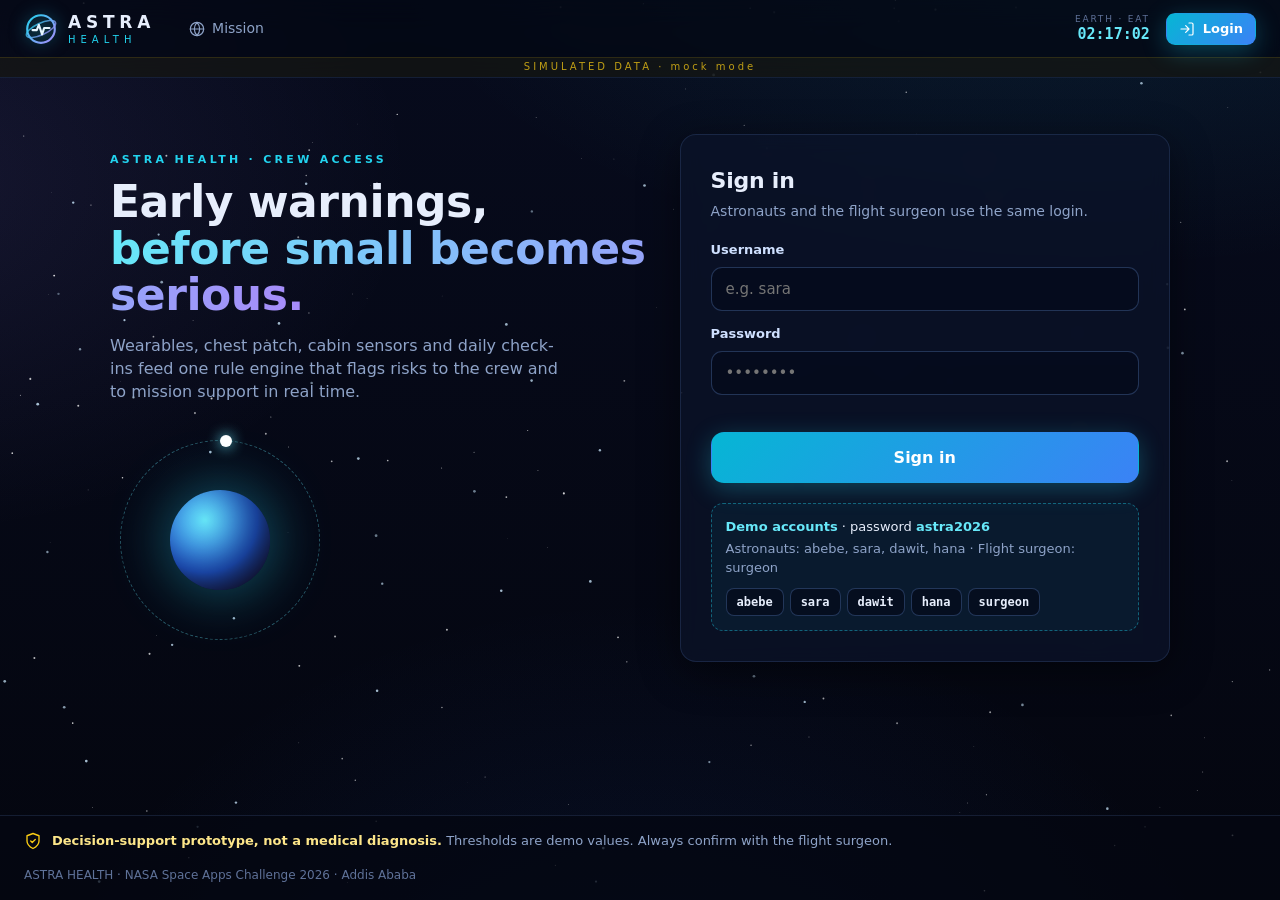
==== frontend/checkin.html @ 494e6f7b "Add ASTRA HEALTH frontend (static, mock data shaped like the real API) Seven pages: public mission d" ====
<!doctype html>
<html lang="en">
<head>
<meta charset="utf-8">
<meta name="viewport" content="width=device-width, initial-scale=1">
<title>Daily Check-in · ASTRA HEALTH</title>
<meta name="description" content="ASTRA HEALTH - astronaut health monitoring and early-warning system (NASA Space Apps 2026 prototype).">
<link rel="icon" href="data:image/svg+xml,%3Csvg xmlns='http://www.w3.org/2000/svg' viewBox='0 0 32 32'%3E%3Ccircle cx='16' cy='16' r='13' fill='none' stroke='%2322d3ee' stroke-width='3'/%3E%3Cpath d='M8 17h4l2-5 3 9 2-6h5' fill='none' stroke='%23fff' stroke-width='2.5'/%3E%3C/svg%3E">
<link rel="stylesheet" href="css/style.css">
</head>
<body class="page-checkin">
<header id="topnav"></header>
<main>
<div class="page-head">
  <div>
    <span class="eyebrow">Daily routine · ~1 minute</span>
    <h1>Daily check-in</h1>
    <p>Your wearable already sends vitals automatically. The check-in adds what sensors can't measure (how you slept, mood, stress, symptoms) so the rule engine can spot fatigue, illness and bone-loss risk early.</p>
  </div>
  <div class="row" id="lastCheckin"></div>
</div>

<div class="split">
  <form class="panel" id="checkinForm" novalidate>
    <div class="form-grid">
      <div class="field">
        <label for="sleep_hours">Sleep last night <small>hours</small></label>
        <div class="range-row"><input type="range" id="sleepRange" min="0" max="12" step="0.1" value="7"><output id="sleepOut">7.0 h</output></div>
        <input class="input" id="sleep_hours" type="number" min="0" max="16" step="0.1" value="7.0" inputmode="decimal">
        <div class="err" data-err="sleep_hours"></div>
      </div>
      <div class="field">
        <label for="exercise_minutes">Exercise today <small>minutes · target ≥ 60</small></label>
        <div class="range-row"><input type="range" id="exRange" min="0" max="180" step="5" value="90"><output id="exOut">90 min</output></div>
        <input class="input" id="exercise_minutes" type="number" min="0" max="300" step="1" value="90" inputmode="numeric">
        <div class="err" data-err="exercise_minutes"></div>
      </div>
      <div class="field full">
        <label>Mood <small>1 = very low · 5 = great</small></label>
        <div class="scale" id="moodScale"></div>
        <div class="err" data-err="mood"></div>
      </div>
      <div class="field full">
        <label>Stress <small>1 = calm · 5 = overwhelmed</small></label>
        <div class="scale" id="stressScale"></div>
        <div class="err" data-err="stress"></div>
      </div>
      <div class="field full">
        <label for="symptoms">Symptoms <small>optional</small></label>
        <div class="demo-users" id="symptomChips" style="margin:0 0 4px"></div>
        <textarea id="symptoms" maxlength="500" placeholder="e.g. headache since morning, congestion…"></textarea>
        <div class="err" data-err="symptoms"></div>
      </div>
      <div class="field">
        <label for="urine_calcium">Urine calcium <small>optional · mg/day · lab kit</small></label>
        <input class="input" id="urine_calcium" type="number" min="0" max="1000" step="1" placeholder="e.g. 210" inputmode="numeric">
        <div class="err" data-err="urine_calcium"></div>
      </div>
      <div class="field"></div>
      <fieldset class="full">
        <legend>From your devices · auto-filled, edit if needed</legend>
        <div class="form-grid">
          <div class="field"><label for="heart_rate">Resting heart rate <small>bpm</small></label><input class="input" id="heart_rate" type="number" min="30" max="220" step="1"><div class="err" data-err="heart_rate"></div></div>
          <div class="field"><label for="temperature">Body temperature <small>°C</small></label><input class="input" id="temperature" type="number" min="34" max="43" step="0.1"><div class="err" data-err="temperature"></div></div>
          <div class="field"><label for="systolic_bp">Blood pressure <small>systolic / diastolic mmHg</small></label>
            <div class="row"><input class="input" id="systolic_bp" type="number" min="70" max="250" step="1"><span class="muted">/</span><input class="input" id="diastolic_bp" type="number" min="40" max="150" step="1"></div>
            <div class="err" data-err="systolic_bp"></div></div>
          <div class="field"><label for="radiation_msv">Radiation today <small>mSv</small></label><input class="input" id="radiation_msv" type="number" min="0" max="50" step="0.01"><div class="err" data-err="radiation_msv"></div></div>
        </div>
      </fieldset>
    </div>
    <div class="row mt" style="justify-content:flex-end">
      <button type="reset" class="btn btn-ghost">Reset</button>
      <button type="submit" class="btn btn-primary btn-lg" id="submitBtn">Submit check-in</button>
    </div>
  </form>

  <div class="stack">
    <div class="panel" id="resultPanel">
      <div class="panel-head"><h2 id="resultTitle">Rule feedback</h2><span id="resultPill"></span></div>
      <div id="result"><div class="empty" style="color:var(--muted)">Submit the form to get instant feedback from the same rules the server uses (health/rules.py).</div></div>
    </div>
    <div class="panel">
      <div class="panel-head"><h2 id="recentTitle">Recent check-ins</h2></div>
      <div class="table-wrap"><table id="recentTable"></table></div>
    </div>
  </div>
</div>
</main>
<footer id="footer"></footer>
<script src="js/rules.js"></script>
<script src="js/mock-data.js"></script>
<script src="js/api.js"></script>
<script src="js/charts.js"></script>
<script src="js/common.js"></script>
<script src="js/pages/checkin.js"></script>
</body>
</html>
---- frontend/css/style.css ----
/* ASTRA HEALTH - dark space theme */
:root {
  --bg: #04060f;
  --bg2: #070b1d;
  --panel: rgba(12, 20, 42, 0.72);
  --panel-2: rgba(18, 28, 58, 0.78);
  --line: rgba(120, 170, 255, 0.14);
  --line-2: rgba(120, 170, 255, 0.26);
  --text: #e7eefc;
  --muted: #8ea3c8;
  --dim: #5f7299;
  --cyan: #22d3ee;
  --cyan-2: #67e8f9;
  --violet: #a78bfa;
  --green: #22c55e;
  --yellow: #facc15;
  --red: #ef4444;
  --radius: 16px;
  --shadow: 0 10px 40px rgba(0, 0, 0, 0.45);
  --font: "Inter", system-ui, -apple-system, "Segoe UI", Roboto, Ubuntu, "Helvetica Neue", Arial, sans-serif;
  --mono: "JetBrains Mono", "SFMono-Regular", ui-monospace, Menlo, Consolas, monospace;
}
* { box-sizing: border-box; }
html, body { margin: 0; padding: 0; }
html { background: #04060f; }
body {
  font-family: var(--font); color: var(--text); min-height: 100vh;
  background:
    radial-gradient(1200px 600px at 85% -10%, rgba(34, 211, 238, 0.10), transparent 60%),
    radial-gradient(900px 600px at -10% 20%, rgba(167, 139, 250, 0.10), transparent 60%),
    radial-gradient(1000px 800px at 50% 120%, rgba(37, 99, 235, 0.12), transparent 60%),
    linear-gradient(180deg, var(--bg2), var(--bg));
  background-attachment: fixed;
  -webkit-font-smoothing: antialiased; line-height: 1.45;
  display: flex; flex-direction: column;
}
#stars { position: fixed; inset: 0; z-index: 0; pointer-events: none; opacity: .85; }
body > *:not(#stars) { position: relative; z-index: 1; }
a { color: var(--cyan-2); text-decoration: none; }
a:hover { color: #fff; }
svg { width: 1em; height: 1em; flex: none; }
h1, h2, h3, h4 { margin: 0; font-weight: 700; letter-spacing: -0.01em; }
.num { font-variant-numeric: tabular-nums; }
.muted { color: var(--muted); } .dim { color: var(--dim); }
.hidden { display: none !important; }

/* ---------- nav ---------- */
.topnav { position: sticky !important; top: 0; z-index: 50 !important; backdrop-filter: blur(14px); -webkit-backdrop-filter: blur(14px); background: rgba(4, 7, 18, 0.72); border-bottom: 1px solid var(--line); }
.topnav-inner { max-width: 1440px; margin: 0 auto; display: flex; align-items: center; gap: 22px; padding: 10px 24px; }
.brand { display: flex; align-items: center; gap: 10px; color: var(--text); }
.brand svg { width: 34px; height: 34px; filter: drop-shadow(0 0 8px rgba(34, 211, 238, .5)); }
.brand b { display: block; font-size: 17px; letter-spacing: .28em; }
.brand span { display: block; font-size: 10px; letter-spacing: .5em; color: var(--cyan); margin-top: -2px; }
.nav-links { display: flex; gap: 4px; flex: 1; }
.nav-links a { display: flex; align-items: center; gap: 7px; padding: 8px 12px; border-radius: 10px; color: var(--muted); font-size: 14px; font-weight: 500; transition: .2s; }
.nav-links a svg { font-size: 16px; }
.nav-links a:hover { color: var(--text); background: rgba(120, 170, 255, .08); }
.nav-links a.active { color: var(--text); background: linear-gradient(180deg, rgba(34, 211, 238, .18), rgba(34, 211, 238, .06)); box-shadow: inset 0 0 0 1px rgba(34, 211, 238, .35); }
.nav-right { display: flex; align-items: center; gap: 16px; margin-left: auto; }
.nav-clock { text-align: right; line-height: 1.1; }
.nav-clock small { display: block; font-size: 9px; letter-spacing: .2em; color: var(--dim); }
.nav-clock b { font-family: var(--mono); font-size: 15px; color: var(--cyan-2); font-variant-numeric: tabular-nums; }
.nav-user { display: flex; align-items: center; gap: 10px; }
.nav-user-text { line-height: 1.15; } .nav-user-text b { display: block; font-size: 13px; } .nav-user-text small { color: var(--muted); font-size: 11px; }
.nav-toggle { display: none !important; }
.mock-banner { text-align: center; font-size: 10px; letter-spacing: .3em; color: rgba(250, 204, 21, .75); background: rgba(250, 204, 21, .05); border-top: 1px solid rgba(250, 204, 21, .12); padding: 2px; }

/* ---------- buttons ---------- */
.btn { display: inline-flex; align-items: center; justify-content: center; gap: 8px; font: 600 14px var(--font); border-radius: 11px; padding: 11px 18px; border: 1px solid transparent; cursor: pointer; transition: transform .15s, box-shadow .2s, background .2s, border-color .2s; color: var(--text); background: var(--panel-2); text-decoration: none; }
.btn svg { font-size: 16px; }
.btn:hover { transform: translateY(-1px); color: #fff; }
.btn:active { transform: translateY(0); }
.btn:disabled { opacity: .5; cursor: not-allowed; transform: none; }
.btn-primary { background: linear-gradient(135deg, #06b6d4, #3b82f6); box-shadow: 0 6px 24px rgba(34, 211, 238, .28); color: #fff; }
.btn-primary:hover { box-shadow: 0 8px 32px rgba(34, 211, 238, .45); }
.btn-ghost { background: transparent; border-color: var(--line-2); color: var(--muted); }
.btn-ghost:hover { border-color: var(--cyan); color: var(--text); }
.btn-danger { background: linear-gradient(135deg, #dc2626, #f97316); color: #fff; box-shadow: 0 6px 22px rgba(239, 68, 68, .3); }
.btn-ok { background: rgba(34, 197, 94, .14); border-color: rgba(34, 197, 94, .4); color: #86efac; }
.btn-sm { padding: 7px 12px; font-size: 13px; border-radius: 9px; }
.btn-lg { padding: 15px 26px; font-size: 16px; border-radius: 13px; }

/* ---------- layout ---------- */
main { flex: 1; width: 100%; max-width: 1440px; margin: 0 auto; padding: 26px 24px 40px; }
.grid { display: grid; gap: 18px; }
.g2 { grid-template-columns: repeat(2, minmax(0, 1fr)); }
.g3 { grid-template-columns: repeat(3, minmax(0, 1fr)); }
.g4 { grid-template-columns: repeat(4, minmax(0, 1fr)); }
.split { display: grid; grid-template-columns: minmax(0, 2fr) minmax(320px, 1fr); gap: 18px; }
.stack { display: flex; flex-direction: column; gap: 18px; }
.row { display: flex; align-items: center; gap: 12px; }
.row.wrap { flex-wrap: wrap; }
.space { justify-content: space-between; }
.mt { margin-top: 18px; } .mt2 { margin-top: 28px; }

.panel { background: var(--panel); border: 1px solid var(--line); border-radius: var(--radius); padding: 20px; box-shadow: var(--shadow); backdrop-filter: blur(10px); -webkit-backdrop-filter: blur(10px); position: relative; }
.panel-head { display: flex; align-items: center; justify-content: space-between; gap: 12px; margin-bottom: 16px; }
.panel-head h2, .panel-head h3 { display: flex; align-items: center; gap: 10px; font-size: 15px; letter-spacing: .08em; text-transform: uppercase; color: #cfe0ff; }
.panel-head h2 svg, .panel-head h3 svg { color: var(--cyan); font-size: 18px; }
.panel-head .sub { color: var(--dim); font-size: 12px; }
.eyebrow { font-size: 11px; letter-spacing: .3em; text-transform: uppercase; color: var(--cyan); font-weight: 600; }

.page-head { display: flex; align-items: flex-end; justify-content: space-between; gap: 20px; margin-bottom: 22px; flex-wrap: wrap; }
.page-head h1 { font-size: 30px; margin-top: 4px; }
.page-head p { margin: 6px 0 0; color: var(--muted); max-width: 680px; }

/* ---------- live dot / pills ---------- */
.live { display: inline-flex; align-items: center; gap: 8px; font-size: 11px; letter-spacing: .2em; font-weight: 700; color: var(--green); padding: 6px 12px; border-radius: 999px; background: rgba(34, 197, 94, .08); border: 1px solid rgba(34, 197, 94, .3); }
.live i { width: 8px; height: 8px; border-radius: 50%; background: var(--green); box-shadow: 0 0 0 0 rgba(34, 197, 94, .7); animation: ping 1.8s infinite; }
.live.bad { color: var(--red); background: rgba(239, 68, 68, .08); border-color: rgba(239, 68, 68, .3); }
.live.bad i { background: var(--red); animation: none; }
@keyframes ping { 0% { box-shadow: 0 0 0 0 rgba(34, 197, 94, .7); } 80%, 100% { box-shadow: 0 0 0 9px rgba(34, 197, 94, 0); } }

.pill { display: inline-flex; align-items: center; gap: 7px; padding: 4px 11px; border-radius: 999px; font-size: 12px; font-weight: 700; letter-spacing: .06em; text-transform: uppercase; border: 1px solid; white-space: nowrap; }
.pill i { width: 7px; height: 7px; border-radius: 50%; background: currentColor; }
.pill-green { color: #4ade80; border-color: rgba(34, 197, 94, .35); background: rgba(34, 197, 94, .1); }
.pill-yellow { color: #fde047; border-color: rgba(250, 204, 21, .35); background: rgba(250, 204, 21, .1); }
.pill-red { color: #fca5a5; border-color: rgba(239, 68, 68, .5); background: rgba(239, 68, 68, .14); }
.pill-red i { animation: blink 1s infinite; }
.pill-info { color: var(--cyan-2); border-color: rgba(34, 211, 238, .35); background: rgba(34, 211, 238, .08); }
@keyframes blink { 50% { opacity: .25; } }

/* ---------- mission hero ---------- */
.hero { display: grid; grid-template-columns: 1.4fr 1fr; gap: 18px; margin-bottom: 18px; }
.hero-main { padding: 26px 28px; overflow: hidden; }
.hero-main::after { content: ""; position: absolute; right: -80px; top: -80px; width: 320px; height: 320px; border-radius: 50%; background: radial-gradient(circle at 35% 35%, rgba(251, 146, 60, .55), rgba(194, 65, 12, .35) 45%, rgba(124, 45, 18, .08) 70%, transparent 72%); filter: blur(.3px); opacity: .55; pointer-events: none; }
.hero-main h1 { font-size: 38px; line-height: 1.1; margin: 8px 0 6px; background: linear-gradient(90deg, #fff, #a5f3fc 60%, #c4b5fd); -webkit-background-clip: text; background-clip: text; color: transparent; }
.hero-main p { color: var(--muted); margin: 0 0 18px; max-width: 520px; }
.hero-stats { display: flex; gap: 30px; flex-wrap: wrap; }
.stat small { display: block; font-size: 10px; letter-spacing: .25em; color: var(--dim); text-transform: uppercase; }
.stat b { font-size: 30px; font-family: var(--mono); font-weight: 600; font-variant-numeric: tabular-nums; color: #fff; }
.stat b em { font-style: normal; font-size: 13px; color: var(--muted); margin-left: 4px; font-family: var(--font); }
.hero-side { display: grid; grid-template-columns: 1fr 1fr; gap: 14px; }
.summary { padding: 18px; display: flex; flex-direction: column; justify-content: space-between; }
.summary small { font-size: 11px; letter-spacing: .2em; text-transform: uppercase; color: var(--muted); }
.summary b { font-size: 40px; font-family: var(--mono); font-weight: 600; line-height: 1; margin-top: 10px; }
.summary.s-green b { color: var(--green); } .summary.s-yellow b { color: var(--yellow); } .summary.s-red b { color: var(--red); } .summary.s-cyan b { color: var(--cyan); }
.summary.s-red { border-color: rgba(239, 68, 68, .35); }

/* ---------- ticker ---------- */
.ticker { display: flex; align-items: center; gap: 14px; padding: 0; overflow: hidden; margin-bottom: 18px; height: 50px; }
.ticker-label { flex: none; display: flex; align-items: center; gap: 8px; height: 100%; padding: 0 18px; font-size: 12px; font-weight: 800; letter-spacing: .2em; color: #fecaca; background: linear-gradient(90deg, rgba(239, 68, 68, .28), rgba(239, 68, 68, .05)); border-right: 1px solid rgba(239, 68, 68, .3); border-radius: var(--radius) 0 0 var(--radius); }
.ticker-label svg { font-size: 16px; color: var(--red); }
.ticker-track { flex: 1; overflow: hidden; mask-image: linear-gradient(90deg, transparent, #000 4%, #000 96%, transparent); -webkit-mask-image: linear-gradient(90deg, transparent, #000 4%, #000 96%, transparent); }
.ticker-move { display: inline-flex; gap: 40px; white-space: nowrap; animation: tick 60s linear infinite; padding-left: 20px; }
.ticker-move:hover { animation-play-state: paused; }
.ticker-item { display: inline-flex; align-items: center; gap: 10px; font-size: 14px; }
.ticker-item .dot { width: 8px; height: 8px; border-radius: 50%; }
.ticker-item b { color: #fff; }
.ticker-item .t { color: var(--dim); font-family: var(--mono); font-size: 12px; }
@keyframes tick { from { transform: translateX(0); } to { transform: translateX(-50%); } }

/* ---------- crew cards ---------- */
.crew-grid { display: grid; grid-template-columns: repeat(4, minmax(0, 1fr)); gap: 16px; }
.crew-card { padding: 18px; overflow: hidden; transition: transform .25s, border-color .25s; }
.crew-card:hover { transform: translateY(-3px); }
.crew-card::before { content: ""; position: absolute; inset: 0 0 auto 0; height: 3px; background: var(--c, var(--green)); box-shadow: 0 0 18px var(--c, var(--green)); }
.crew-card.st-green { --c: var(--green); }
.crew-card.st-yellow { --c: var(--yellow); border-color: rgba(250, 204, 21, .25); }
.crew-card.st-red { --c: var(--red); border-color: rgba(239, 68, 68, .55); animation: redpulse 2s ease-in-out infinite; }
@keyframes redpulse { 0%, 100% { box-shadow: var(--shadow), 0 0 0 0 rgba(239, 68, 68, 0); } 50% { box-shadow: var(--shadow), 0 0 0 4px rgba(239, 68, 68, .18), 0 0 40px rgba(239, 68, 68, .25); } }
.crew-top { display: flex; gap: 12px; align-items: center; }
.avatar { width: 48px; height: 48px; border-radius: 14px; display: grid; place-items: center; font-weight: 800; letter-spacing: .05em; color: #fff; background: linear-gradient(135deg, rgba(34, 211, 238, .35), rgba(167, 139, 250, .35)); border: 1px solid var(--line-2); flex: none; }
.avatar.sm { width: 34px; height: 34px; border-radius: 10px; font-size: 12px; }
.avatar.lg { width: 64px; height: 64px; border-radius: 18px; font-size: 22px; }
.crew-top h3 { font-size: 17px; }
.crew-top small { color: var(--muted); font-size: 12px; }
.crew-name { min-width: 0; }
.crew-name h3 { white-space: nowrap; overflow: hidden; text-overflow: ellipsis; }
.crew-status { display: flex; align-items: center; justify-content: space-between; margin-top: 14px; font-size: 12px; color: var(--muted); }
.crew-status b { color: var(--text); font-family: var(--mono); }
.crew-vitals { display: grid; grid-template-columns: 1fr 1fr; gap: 10px; margin: 12px 0 12px; }
.cv { background: rgba(5, 10, 26, .55); border: 1px solid var(--line); border-radius: 12px; padding: 10px 12px; }
.cv small { display: flex; align-items: center; gap: 6px; font-size: 11px; color: var(--muted); letter-spacing: .08em; text-transform: uppercase; }
.cv small svg { color: var(--cyan); }
.cv b { font-size: 30px; font-family: var(--mono); font-weight: 600; font-variant-numeric: tabular-nums; display: inline-block; margin-top: 2px; }
.cv em { font-style: normal; font-size: 12px; color: var(--muted); margin-left: 4px; }
.cv.l-yellow b { color: var(--yellow); } .cv.l-red b { color: #f87171; }
.cv.l-red .beat svg, .cv .beat svg { animation: beat 1s infinite; }
@keyframes beat { 0%, 100% { transform: scale(1); } 15% { transform: scale(1.25); } 30% { transform: scale(1); } }
.crew-spark { height: 38px; width: 100%; display: block; }
.crew-foot { display: flex; justify-content: space-between; align-items: center; font-size: 12px; color: var(--dim); margin-top: 10px; }
.crew-foot .alerts-n { color: var(--muted); }
.crew-foot .alerts-n b { color: var(--text); }

/* ---------- cabin ---------- */
.cabin-grid { display: grid; grid-template-columns: repeat(3, minmax(0, 1fr)); gap: 12px; }
.env { background: rgba(5, 10, 26, .55); border: 1px solid var(--line); border-radius: 12px; padding: 14px; position: relative; overflow: hidden; }
.env small { display: flex; align-items: center; gap: 6px; font-size: 11px; letter-spacing: .1em; text-transform: uppercase; color: var(--muted); }
.env small svg { color: var(--cyan); font-size: 14px; }
.env b { display: block; font-family: var(--mono); font-size: 26px; font-weight: 600; margin-top: 6px; font-variant-numeric: tabular-nums; }
.env b em { font-style: normal; font-size: 12px; color: var(--muted); margin-left: 4px; font-family: var(--font); font-weight: 500; }
.env .bar { height: 4px; border-radius: 3px; background: rgba(140, 180, 255, .12); margin-top: 10px; overflow: hidden; }
.env .bar i { display: block; height: 100%; border-radius: 3px; background: var(--c, var(--green)); transition: width .8s ease; }
.env .lim { font-size: 11px; color: var(--dim); margin-top: 6px; }
.env.l-green { --c: var(--green); } .env.l-yellow { --c: var(--yellow); border-color: rgba(250, 204, 21, .35); } .env.l-red { --c: var(--red); border-color: rgba(239, 68, 68, .5); }
.env.l-yellow b { color: var(--yellow); } .env.l-red b { color: #f87171; }

/* ---------- vital tiles ---------- */
.vitals { display: grid; grid-template-columns: repeat(4, minmax(0, 1fr)); gap: 14px; }
.vital { padding: 16px 18px 12px; overflow: hidden; transition: border-color .3s; }
.vital::after { content: ""; position: absolute; left: 0; top: 14px; bottom: 14px; width: 3px; border-radius: 0 3px 3px 0; background: var(--c, var(--green)); box-shadow: 0 0 12px var(--c, var(--green)); }
.vital.l-green { --c: var(--green); } .vital.l-yellow { --c: var(--yellow); border-color: rgba(250, 204, 21, .3); } .vital.l-red { --c: var(--red); border-color: rgba(239, 68, 68, .55); animation: redpulse 2s infinite; }
.vital-head { display: flex; justify-content: space-between; align-items: center; color: var(--muted); font-size: 12px; letter-spacing: .1em; text-transform: uppercase; }
.vital-head span { display: flex; align-items: center; gap: 7px; }
.vital-head svg { color: var(--cyan); font-size: 16px; }
.vital-val { display: flex; align-items: baseline; gap: 6px; margin: 8px 0 2px; }
.vital-val b { font-family: var(--mono); font-size: 40px; font-weight: 600; line-height: 1; font-variant-numeric: tabular-nums; }
.vital.l-yellow .vital-val b { color: var(--yellow); } .vital.l-red .vital-val b { color: #f87171; }
.vital-val em { font-style: normal; color: var(--muted); font-size: 14px; }
.vital-base { font-size: 12px; color: var(--dim); display: flex; justify-content: space-between; }
.vital-base .d-up { color: #fca5a5; } .vital-base .d-down { color: #93c5fd; } .vital-base .d-ok { color: #86efac; }
.vital canvas { width: 100%; height: 34px; display: block; margin-top: 8px; }
.flash { animation: flash .6s ease; }
@keyframes flash { from { text-shadow: 0 0 18px rgba(103, 232, 249, .9); } to { text-shadow: none; } }

/* ---------- modules ---------- */
.modules { display: grid; grid-template-columns: repeat(2, minmax(0, 1fr)); gap: 14px; }
.module { padding: 18px; }
.module-head { display: flex; align-items: center; gap: 12px; margin-bottom: 12px; }
.module-icon { width: 40px; height: 40px; border-radius: 12px; display: grid; place-items: center; font-size: 20px; color: var(--c, var(--green)); background: color-mix(in srgb, var(--c, var(--green)) 14%, transparent); border: 1px solid color-mix(in srgb, var(--c, var(--green)) 35%, transparent); }
.module.l-green { --c: var(--green); } .module.l-yellow { --c: var(--yellow); } .module.l-red { --c: var(--red); border-color: rgba(239, 68, 68, .45); }
.module-head h3 { font-size: 16px; } .module-head small { color: var(--muted); font-size: 12px; }
.module-head .pill { margin-left: auto; }
.kv { display: grid; grid-template-columns: 1fr auto; gap: 7px 12px; font-size: 13px; }
.kv span { color: var(--muted); }
.kv b { font-family: var(--mono); font-weight: 600; text-align: right; font-variant-numeric: tabular-nums; }
.kv b.l-yellow { color: var(--yellow); } .kv b.l-red { color: #f87171; }
.module-note { margin-top: 12px; font-size: 12px; color: var(--muted); padding-top: 10px; border-top: 1px dashed var(--line); }

/* ---------- charts ---------- */
.chart-wrap { position: relative; height: 240px; }
.chart-wrap.tall { height: 340px; }
.chart-wrap canvas { width: 100%; height: 100%; display: block; }
.chart-tip { position: absolute; display: none; pointer-events: none; background: rgba(5, 10, 26, .95); border: 1px solid var(--line-2); border-radius: 8px; padding: 6px 10px; font-size: 12px; min-width: 100px; z-index: 5; }
.chart-tip b { display: block; font-family: var(--mono); color: #fff; } .chart-tip span { color: var(--muted); }

/* ---------- alerts / recs ---------- */
.alert-list { display: flex; flex-direction: column; gap: 10px; }
.alert-item { display: grid; grid-template-columns: auto 1fr auto; gap: 12px; align-items: start; padding: 12px 14px; border-radius: 12px; background: rgba(5, 10, 26, .55); border: 1px solid var(--line); animation: slidein .4s ease; }
.alert-item.l-red { border-color: rgba(239, 68, 68, .45); background: linear-gradient(90deg, rgba(239, 68, 68, .12), rgba(5, 10, 26, .55)); }
.alert-item.l-yellow { border-color: rgba(250, 204, 21, .3); background: linear-gradient(90deg, rgba(250, 204, 21, .08), rgba(5, 10, 26, .55)); }
.alert-item.resolved { opacity: .55; }
.alert-ico { width: 34px; height: 34px; border-radius: 10px; display: grid; place-items: center; font-size: 17px; }
.l-red > .alert-ico { color: var(--red); background: rgba(239, 68, 68, .15); }
.l-yellow > .alert-ico { color: var(--yellow); background: rgba(250, 204, 21, .12); }
.l-green > .alert-ico { color: var(--green); background: rgba(34, 197, 94, .12); }
.alert-item h4 { font-size: 14px; font-weight: 600; }
.alert-item p { margin: 3px 0 0; font-size: 13px; color: var(--muted); }
.alert-item .meta { font-size: 11px; color: var(--dim); margin-top: 6px; display: flex; gap: 10px; flex-wrap: wrap; text-transform: uppercase; letter-spacing: .06em; }
.alert-actions { display: flex; flex-direction: column; gap: 6px; align-items: flex-end; }
@keyframes slidein { from { opacity: 0; transform: translateY(-6px); } to { opacity: 1; transform: none; } }
.empty { text-align: center; color: var(--dim); padding: 26px 10px; font-size: 14px; }
.empty svg { font-size: 30px; color: var(--green); display: block; margin: 0 auto 8px; }

.callout { display: flex; gap: 14px; align-items: center; padding: 16px 18px; border-radius: 14px; border: 1px solid; margin-bottom: 18px; }
.callout svg { font-size: 26px; flex: none; }
.callout h3 { font-size: 16px; } .callout p { margin: 2px 0 0; font-size: 13px; color: var(--text); opacity: .85; }
.callout .btn { margin-left: auto; }
.callout.red { border-color: rgba(239, 68, 68, .55); background: linear-gradient(90deg, rgba(239, 68, 68, .22), rgba(239, 68, 68, .05)); animation: redpulse 2s infinite; }
.callout.red svg { color: var(--red); }
.callout.yellow { border-color: rgba(250, 204, 21, .4); background: linear-gradient(90deg, rgba(250, 204, 21, .14), rgba(250, 204, 21, .03)); }
.callout.yellow svg { color: var(--yellow); }
.callout.green { border-color: rgba(34, 197, 94, .35); background: linear-gradient(90deg, rgba(34, 197, 94, .12), rgba(34, 197, 94, .02)); }
.callout.green svg { color: var(--green); }

/* ---------- profile header ---------- */
.profile { display: flex; align-items: center; gap: 18px; flex-wrap: wrap; }
.profile h1 { font-size: 28px; }
.profile .meta { color: var(--muted); font-size: 14px; display: flex; gap: 14px; flex-wrap: wrap; margin-top: 4px; }
.profile .actions { margin-left: auto; display: flex; gap: 10px; flex-wrap: wrap; }
.crew-switch { display: flex; gap: 6px; flex-wrap: wrap; }
.crew-switch a { padding: 6px 12px; border-radius: 9px; border: 1px solid var(--line-2); font-size: 13px; color: var(--muted); }
.crew-switch a.active { border-color: var(--cyan); color: var(--text); background: rgba(34, 211, 238, .1); }

/* ---------- tables ---------- */
.table-wrap { overflow-x: auto; }
table { width: 100%; border-collapse: collapse; font-size: 14px; }
th { text-align: left; font-size: 11px; letter-spacing: .14em; text-transform: uppercase; color: var(--dim); font-weight: 600; padding: 10px 12px; border-bottom: 1px solid var(--line); }
td { padding: 12px; border-bottom: 1px solid rgba(120, 170, 255, .07); vertical-align: middle; }
td.num, th.num { text-align: right; font-family: var(--mono); font-variant-numeric: tabular-nums; }
tr:hover td { background: rgba(120, 170, 255, .04); }
td .l-red { color: #f87171; } td .l-yellow { color: var(--yellow); }
tr.row-red td:first-child { box-shadow: inset 3px 0 0 var(--red); }
tr.row-yellow td:first-child { box-shadow: inset 3px 0 0 var(--yellow); }
tr.row-green td:first-child { box-shadow: inset 3px 0 0 var(--green); }

/* ---------- forms ---------- */
.field { display: flex; flex-direction: column; gap: 7px; }
.field label { font-size: 13px; font-weight: 600; color: #cfe0ff; display: flex; justify-content: space-between; }
.field label small { color: var(--dim); font-weight: 500; }
.input, select, textarea { font: 15px var(--font); color: var(--text); background: rgba(5, 10, 26, .7); border: 1px solid var(--line-2); border-radius: 11px; padding: 12px 14px; outline: none; transition: border-color .2s, box-shadow .2s; width: 100%; }
.input:focus, select:focus, textarea:focus { border-color: var(--cyan); box-shadow: 0 0 0 3px rgba(34, 211, 238, .18); }
.input.invalid { border-color: var(--red); box-shadow: 0 0 0 3px rgba(239, 68, 68, .15); }
.err { color: #fca5a5; font-size: 12px; min-height: 16px; }
textarea { min-height: 84px; resize: vertical; }
select option { background: #0b1226; }
.scale { display: grid; grid-template-columns: repeat(5, 1fr); gap: 8px; }
.scale input { display: none; }
.scale label { display: flex; flex-direction: column; align-items: center; gap: 4px; padding: 10px 4px; border-radius: 11px; border: 1px solid var(--line-2); background: rgba(5, 10, 26, .6); cursor: pointer; font-size: 22px; transition: .2s; justify-content: center; }
.scale label small { font-size: 11px; color: var(--muted); font-weight: 500; }
.scale input:checked + label { border-color: var(--cyan); background: rgba(34, 211, 238, .12); box-shadow: 0 0 0 3px rgba(34, 211, 238, .15); }
.range-row { display: flex; align-items: center; gap: 14px; }
.range-row input[type=range] { flex: 1; accent-color: var(--cyan); }
.range-row output { font-family: var(--mono); font-size: 20px; min-width: 64px; text-align: right; }
.form-grid { display: grid; grid-template-columns: repeat(2, minmax(0, 1fr)); gap: 18px; }
.form-grid .full { grid-column: 1 / -1; }
fieldset { border: 1px solid var(--line); border-radius: 14px; padding: 16px; margin: 0; }
legend { padding: 0 8px; font-size: 12px; letter-spacing: .14em; text-transform: uppercase; color: var(--cyan); font-weight: 700; }
.seg { display: inline-flex; background: rgba(5, 10, 26, .7); border: 1px solid var(--line-2); border-radius: 11px; padding: 3px; }
.seg button { font: 600 13px var(--font); color: var(--muted); background: none; border: 0; padding: 8px 14px; border-radius: 8px; cursor: pointer; }
.seg button.active { background: rgba(34, 211, 238, .16); color: #fff; box-shadow: inset 0 0 0 1px rgba(34, 211, 238, .4); }

/* ---------- login ---------- */
.login-wrap { display: grid; grid-template-columns: 1.1fr 1fr; gap: 30px; align-items: center; max-width: 1060px; margin: 30px auto; }
.login-art h1 { font-size: 44px; line-height: 1.05; margin: 10px 0 14px; }
.login-art h1 span { background: linear-gradient(90deg, #67e8f9, #a78bfa); -webkit-background-clip: text; background-clip: text; color: transparent; }
.login-art p { color: var(--muted); font-size: 16px; max-width: 460px; }
.orbit { width: 220px; height: 220px; position: relative; margin: 26px 0 0; }
.orbit .planet { position: absolute; inset: 60px; border-radius: 50%; background: radial-gradient(circle at 35% 30%, #67e8f9, #2563eb 55%, #1e1b4b 85%); box-shadow: 0 0 60px rgba(34, 211, 238, .45), inset -20px -20px 40px rgba(0, 0, 0, .5); }
.orbit .ringo { position: absolute; inset: 10px; border-radius: 50%; border: 1px dashed rgba(103, 232, 249, .35); animation: spin 18s linear infinite; }
.orbit .ringo::after { content: ""; position: absolute; top: -6px; left: 50%; width: 12px; height: 12px; border-radius: 50%; background: #fff; box-shadow: 0 0 14px #67e8f9; }
@keyframes spin { to { transform: rotate(360deg); } }
.login-card { padding: 30px; }
.login-card h2 { font-size: 22px; margin-bottom: 4px; }
.demo-creds { margin-top: 20px; padding: 14px; border-radius: 12px; border: 1px dashed rgba(34, 211, 238, .4); background: rgba(34, 211, 238, .05); font-size: 13px; }
.demo-creds b { color: var(--cyan-2); }
.demo-users { display: flex; gap: 6px; flex-wrap: wrap; margin-top: 10px; }
.demo-users button { font: 600 12px var(--mono); color: var(--text); background: rgba(5, 10, 26, .7); border: 1px solid var(--line-2); border-radius: 8px; padding: 6px 10px; cursor: pointer; }
.demo-users button:hover { border-color: var(--cyan); }

/* ---------- PVT ---------- */
.pvt-stage { height: 380px; border-radius: 20px; border: 1px solid var(--line-2); background: radial-gradient(circle at 50% 50%, rgba(34, 211, 238, .06), rgba(5, 10, 26, .85) 70%); display: grid; place-items: center; text-align: center; cursor: pointer; user-select: none; position: relative; overflow: hidden; transition: background .1s; outline: none; }
.pvt-stage:focus-visible { box-shadow: 0 0 0 3px rgba(34, 211, 238, .35); }
.pvt-stage .msg { font-size: 18px; color: var(--muted); max-width: 440px; }
.pvt-stage .msg > b:first-child { display: block; font-size: 28px; color: var(--text); margin-bottom: 8px; }
.pvt-target { width: 170px; height: 170px; border-radius: 50%; display: grid; place-items: center; font-family: var(--mono); font-size: 38px; font-weight: 700; color: #04121a; background: radial-gradient(circle at 35% 30%, #fef08a, #f59e0b); box-shadow: 0 0 60px rgba(250, 204, 21, .7), 0 0 140px rgba(245, 158, 11, .4); }
.pvt-wait { width: 14px; height: 14px; border-radius: 50%; background: var(--cyan); box-shadow: 0 0 18px var(--cyan); animation: breathe 1.6s ease-in-out infinite; }
@keyframes breathe { 50% { transform: scale(1.6); opacity: .5; } }
.pvt-stage.false { background: radial-gradient(circle, rgba(239, 68, 68, .25), rgba(5, 10, 26, .9) 70%); }
.pvt-progress { display: flex; gap: 6px; justify-content: center; margin-top: 14px; }
.pvt-progress i { width: 26px; height: 6px; border-radius: 3px; background: rgba(140, 180, 255, .15); }
.pvt-progress i.done { background: var(--cyan); } .pvt-progress i.lapse { background: var(--yellow); }
.pvt-results { display: grid; grid-template-columns: repeat(4, 1fr); gap: 12px; }
.big-result { text-align: center; padding: 16px; }
.big-result small { font-size: 11px; letter-spacing: .18em; text-transform: uppercase; color: var(--muted); }
.big-result b { display: block; font-size: 38px; font-family: var(--mono); font-weight: 600; margin-top: 6px; }
.rt-bars { display: flex; align-items: flex-end; gap: 6px; height: 120px; margin-top: 10px; }
.rt-bars div { flex: 1; border-radius: 6px 6px 2px 2px; background: linear-gradient(180deg, var(--c, var(--cyan)), rgba(34, 211, 238, .1)); position: relative; min-height: 4px; }
.rt-bars div span { position: absolute; top: -18px; left: 50%; transform: translateX(-50%); font-size: 10px; font-family: var(--mono); color: var(--muted); }

/* ---------- footer / toasts ---------- */
.footer { border-top: 1px solid var(--line); background: rgba(4, 7, 18, .75); padding: 16px 24px; display: flex; justify-content: space-between; gap: 16px; flex-wrap: wrap; font-size: 13px; color: var(--muted); }
.footer > div:first-child { display: flex; gap: 10px; align-items: center; }
.footer svg { color: var(--yellow); font-size: 18px; }
.footer b { color: #fde68a; font-weight: 600; }
.footer-meta { color: var(--dim); font-size: 12px; align-self: center; }
#toasts { position: fixed; right: 20px; bottom: 20px; z-index: 100; display: flex; flex-direction: column; gap: 10px; }
.toast { display: flex; align-items: center; gap: 10px; padding: 12px 16px; border-radius: 12px; background: rgba(10, 18, 38, .96); border: 1px solid var(--line-2); box-shadow: var(--shadow); font-size: 14px; max-width: 380px; animation: slidein .3s ease; transition: opacity .4s, transform .4s; }
.toast svg { font-size: 18px; color: var(--cyan); }
.toast-red { border-color: rgba(239, 68, 68, .6); } .toast-red svg { color: var(--red); }
.toast-yellow { border-color: rgba(250, 204, 21, .5); } .toast-yellow svg { color: var(--yellow); }
.toast-green svg { color: var(--green); }
.toast.out { opacity: 0; transform: translateX(20px); }

.reveal { animation: rise .6s ease both; }
.reveal:nth-child(2) { animation-delay: .06s; } .reveal:nth-child(3) { animation-delay: .12s; } .reveal:nth-child(4) { animation-delay: .18s; }
@keyframes rise { from { opacity: 0; transform: translateY(10px); } to { opacity: 1; transform: none; } }

/* ---------- responsive ---------- */
@media (max-width: 1180px) {
  .crew-grid, .vitals { grid-template-columns: repeat(2, minmax(0, 1fr)); }
  .modules { grid-template-columns: repeat(2, minmax(0, 1fr)); }
  .split, .hero { grid-template-columns: 1fr; }
  .nav-user-text { display: none; }
}
@media (max-width: 900px) {
  .nav-toggle { display: inline-flex !important; }
  .nav-links { display: none; position: absolute; top: 100%; left: 0; right: 0; flex-direction: column; background: rgba(4, 7, 18, .97); padding: 10px; border-bottom: 1px solid var(--line); }
  .nav-links.open { display: flex; }
  .nav-clock { display: none; }
  .login-wrap { grid-template-columns: 1fr; }
  .orbit { display: none; }
  .g3, .g4, .pvt-results { grid-template-columns: repeat(2, minmax(0, 1fr)); }
}
@media (max-width: 640px) {
  main { padding: 18px 14px 30px; }
  .topnav-inner { padding: 10px 14px; gap: 10px; }
  .crew-grid, .vitals, .modules, .g2, .g3, .form-grid, .cabin-grid { grid-template-columns: 1fr; }
  .cabin-grid { grid-template-columns: repeat(2, minmax(0, 1fr)); }
  .hero-main h1 { font-size: 28px; }
  .page-head h1 { font-size: 24px; }
  .vital-val b { font-size: 34px; }
  .callout { flex-wrap: wrap; } .callout .btn { margin-left: 0; }
  .nav-user .btn span { display: none; }
}
@media (prefers-reduced-motion: reduce) { *, *::before, *::after { animation: none !important; transition: none !important; } }
th, td.num, td.nowrap { white-space: nowrap; }
td:first-child { white-space: nowrap; }
tr.sel td { background: rgba(34, 211, 238, .07); }
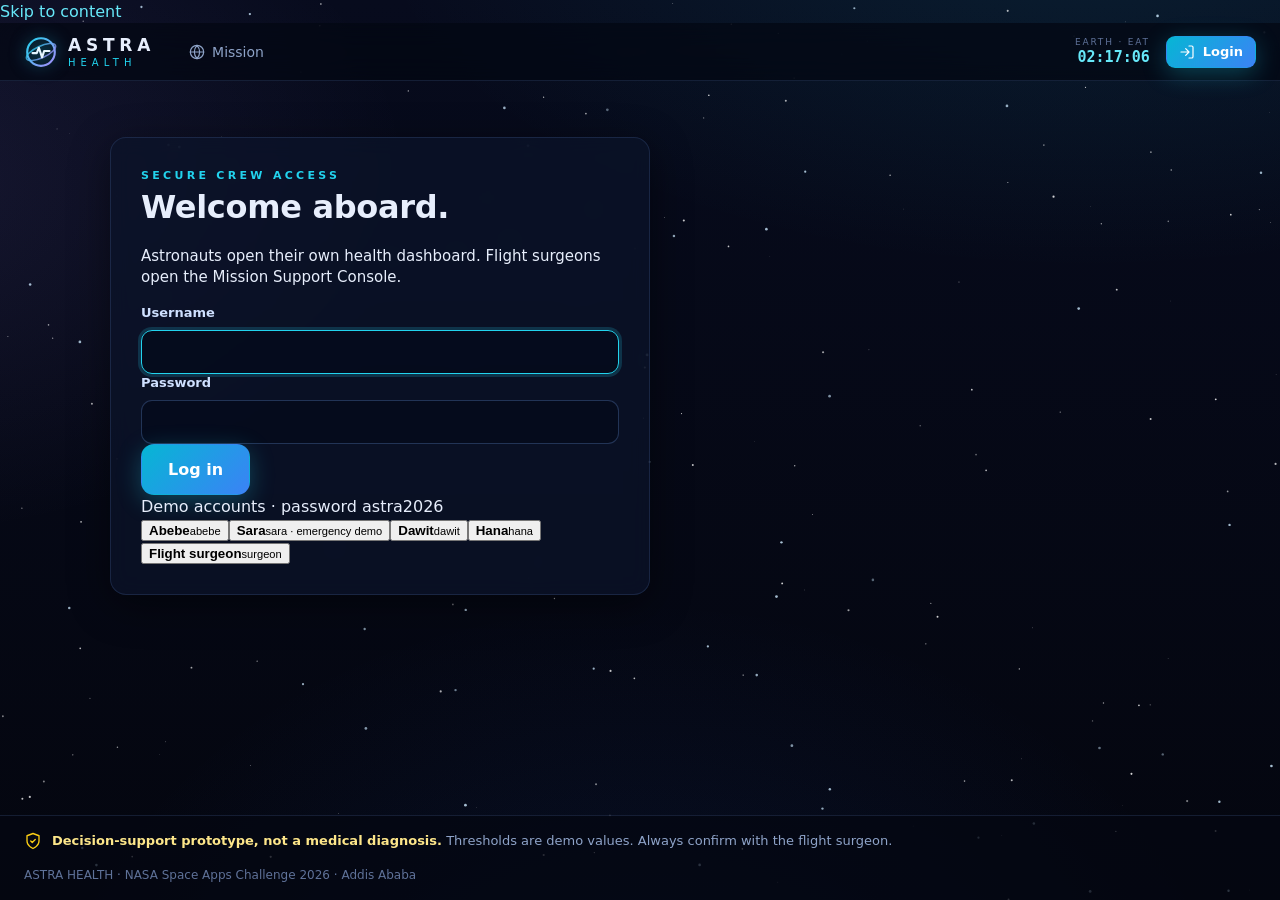
==== commit 860ec9c0: "Frontend: redesign mission dashboard, login and astronaut pages - Mission: 3D station with crew pins" ====
--- a/frontend/checkin.html
+++ b/frontend/checkin.html
@@ -5,85 +5,105 @@
 <meta name="viewport" content="width=device-width, initial-scale=1">
 <title>Daily Check-in · ASTRA HEALTH</title>
 <meta name="description" content="ASTRA HEALTH - astronaut health monitoring and early-warning system (NASA Space Apps 2026 prototype).">
-<link rel="icon" href="data:image/svg+xml,%3Csvg xmlns='http://www.w3.org/2000/svg' viewBox='0 0 32 32'%3E%3Ccircle cx='16' cy='16' r='13' fill='none' stroke='%2322d3ee' stroke-width='3'/%3E%3Cpath d='M8 17h4l2-5 3 9 2-6h5' fill='none' stroke='%23fff' stroke-width='2.5'/%3E%3C/svg%3E">
+<meta name="theme-color" content="#04060c">
+<link rel="icon" href="data:image/svg+xml,%3Csvg xmlns='http://www.w3.org/2000/svg' viewBox='0 0 32 32'%3E%3Ccircle cx='16' cy='16' r='13' fill='none' stroke='%236fd3ff' stroke-width='3'/%3E%3Cpath d='M8 17h4l2-5 3 9 2-6h5' fill='none' stroke='%23fff' stroke-width='2.5'/%3E%3C/svg%3E">
+<link rel="preload" href="vendor/fonts/space-grotesk-latin-wght-normal.woff2" as="font" type="font/woff2" crossorigin>
 <link rel="stylesheet" href="css/style.css">
 </head>
-<body class="page-checkin">
+<body>
+<a class="skip-link" href="#main">Skip to content</a>
 <header id="topnav"></header>
-<main>
-<div class="page-head">
-  <div>
-    <span class="eyebrow">Daily routine · ~1 minute</span>
-    <h1>Daily check-in</h1>
-    <p>Your wearable already sends vitals automatically. The check-in adds what sensors can't measure (how you slept, mood, stress, symptoms) so the rule engine can spot fatigue, illness and bone-loss risk early.</p>
+<main class="page" id="main">
+<div class="wizard">
+  <div class="row reveal" style="justify-content:space-between;align-items:flex-end;margin-bottom:10px">
+    <div><div class="eyebrow" style="margin-bottom:4px">Daily check-in</div><h1 style="font-size:clamp(24px,3vw,34px)">How are you today?</h1></div>
+    <span id="lastCheckin"></span>
   </div>
-  <div class="row" id="lastCheckin"></div>
-</div>
+  <div class="panel reveal">
+    <div class="row" style="justify-content:space-between;margin-bottom:8px;font-size:12.5px">
+      <span class="dim">Step <span id="step-n" class="mono">1</span> / <span id="step-total" class="mono">7</span></span>
+      <span class="dim">About one minute</span>
+    </div>
+    <div class="progress" role="progressbar" aria-valuemin="0" aria-valuemax="100" id="progress"><span></span></div>
 
-<div class="split">
-  <form class="panel" id="checkinForm" novalidate>
-    <div class="form-grid">
-      <div class="field">
-        <label for="sleep_hours">Sleep last night <small>hours</small></label>
-        <div class="range-row"><input type="range" id="sleepRange" min="0" max="12" step="0.1" value="7"><output id="sleepOut">7.0 h</output></div>
-        <input class="input" id="sleep_hours" type="number" min="0" max="16" step="0.1" value="7.0" inputmode="decimal">
-        <div class="err" data-err="sleep_hours"></div>
+    <form id="wizard" novalidate>
+      <section class="step" data-step="mood">
+        <h2>How do you feel right now?</h2>
+        <p>Pick the face that fits best.</p>
+        <div class="faces" role="group" aria-label="Mood" id="mood">
+          <button type="button" class="face" data-v="1" aria-pressed="false"><span aria-hidden="true">😞</span><em>Very low</em></button>
+          <button type="button" class="face" data-v="2" aria-pressed="false"><span aria-hidden="true">🙁</span><em>Low</em></button>
+          <button type="button" class="face" data-v="3" aria-pressed="false"><span aria-hidden="true">😐</span><em>Okay</em></button>
+          <button type="button" class="face" data-v="4" aria-pressed="true"><span aria-hidden="true">🙂</span><em>Good</em></button>
+          <button type="button" class="face" data-v="5" aria-pressed="false"><span aria-hidden="true">😄</span><em>Great</em></button>
+        </div>
+      </section>
+
+      <section class="step" data-step="stress">
+        <h2>How stressed are you?</h2>
+        <p>1 is calm, 5 is severe.</p>
+        <div class="slider-read"><b id="stress-out">2</b><span class="muted" id="stress-word"></span></div>
+        <input type="range" id="stress" min="1" max="5" step="1" value="2" aria-label="Stress level, 1 to 5">
+        <div class="slider-scale"><span>Calm</span><span>Severe</span></div>
+      </section>
+
+      <section class="step" data-step="symptoms">
+        <h2>Any symptoms today?</h2>
+        <p>Select all that apply, or continue if you have none.</p>
+        <div class="chips" id="symptoms"></div>
+        <div class="field" style="margin-top:18px"><label for="notes">Anything else for the flight surgeon</label><textarea class="input" id="notes" maxlength="400" placeholder="e.g. headache since morning"></textarea></div>
+      </section>
+
+      <section class="step" data-step="vitals">
+        <h2>Your vitals</h2>
+        <p>Filled in from your devices. Correct anything that looks wrong.</p>
+        <div class="field-row">
+          <div class="field"><label for="heart_rate">Heart rate · bpm</label><input class="input" id="heart_rate" type="number" inputmode="numeric" min="30" max="220"><small class="err" data-err="heart_rate"></small></div>
+          <div class="field"><label for="temperature">Temperature · °C</label><input class="input" id="temperature" type="number" inputmode="decimal" step="0.1" min="34" max="43"><small class="err" data-err="temperature"></small></div>
+          <div class="field"><label for="systolic_bp">Systolic · mmHg</label><input class="input" id="systolic_bp" type="number" inputmode="numeric" min="70" max="250"><small class="err" data-err="systolic_bp"></small></div>
+          <div class="field"><label for="diastolic_bp">Diastolic · mmHg</label><input class="input" id="diastolic_bp" type="number" inputmode="numeric" min="40" max="150"><small class="err" data-err="diastolic_bp"></small></div>
+        </div>
+      </section>
+
+      <section class="step" data-step="routine">
+        <h2>Sleep and exercise</h2>
+        <p>Last night's sleep and today's exercise so far.</p>
+        <div class="label">Sleep</div>
+        <div class="slider-read" style="margin-top:6px"><b><span id="sleep-out">7.0</span><small style="font-size:18px;color:var(--text-3)"> h</small></b><span class="muted" id="sleep-word"></span></div>
+        <input type="range" id="sleep_hours" min="0" max="12" step="0.5" value="7" aria-label="Sleep hours">
+        <div class="label" style="margin-top:26px">Exercise</div>
+        <div class="slider-read" style="margin-top:6px"><b><span id="ex-out">90</span><small style="font-size:18px;color:var(--text-3)"> min</small></b><span class="muted" id="ex-word"></span></div>
+        <input type="range" id="exercise_minutes" min="0" max="180" step="5" value="90" aria-label="Exercise minutes">
+      </section>
+
+      <section class="step" data-step="extra">
+        <h2>Radiation and lab values</h2>
+        <p>Radiation comes from your dosimeter. Urine calcium is optional (enter only if measured today).</p>
+        <div class="field-row">
+          <div class="field"><label for="radiation_msv">Radiation today · mSv</label><input class="input" id="radiation_msv" type="number" inputmode="decimal" step="0.01" min="0" max="50"><small class="err" data-err="radiation_msv"></small></div>
+          <div class="field"><label for="urine_calcium">Urine calcium · mg/day</label><input class="input" id="urine_calcium" type="number" inputmode="numeric" min="0" max="1000" placeholder="optional"><small class="err" data-err="urine_calcium"></small></div>
+        </div>
+      </section>
+
+      <section class="step" data-step="review">
+        <h2>Check your answers</h2>
+        <p>Submit when everything looks right.</p>
+        <div class="kv summary" id="summary"></div>
+        <div class="form-error" id="ci-error" role="alert" style="margin-top:10px"></div>
+      </section>
+
+      <section class="step" data-step="done" id="done"></section>
+
+      <div class="wizard-nav" id="wizard-nav">
+        <button type="button" class="btn" id="back">Back</button>
+        <button type="button" class="btn btn-primary" id="next">Continue</button>
       </div>
-      <div class="field">
-        <label for="exercise_minutes">Exercise today <small>minutes · target ≥ 60</small></label>
-        <div class="range-row"><input type="range" id="exRange" min="0" max="180" step="5" value="90"><output id="exOut">90 min</output></div>
-        <input class="input" id="exercise_minutes" type="number" min="0" max="300" step="1" value="90" inputmode="numeric">
-        <div class="err" data-err="exercise_minutes"></div>
-      </div>
-      <div class="field full">
-        <label>Mood <small>1 = very low · 5 = great</small></label>
-        <div class="scale" id="moodScale"></div>
-        <div class="err" data-err="mood"></div>
-      </div>
-      <div class="field full">
-        <label>Stress <small>1 = calm · 5 = overwhelmed</small></label>
-        <div class="scale" id="stressScale"></div>
-        <div class="err" data-err="stress"></div>
-      </div>
-      <div class="field full">
-        <label for="symptoms">Symptoms <small>optional</small></label>
-        <div class="demo-users" id="symptomChips" style="margin:0 0 4px"></div>
-        <textarea id="symptoms" maxlength="500" placeholder="e.g. headache since morning, congestion…"></textarea>
-        <div class="err" data-err="symptoms"></div>
-      </div>
-      <div class="field">
-        <label for="urine_calcium">Urine calcium <small>optional · mg/day · lab kit</small></label>
-        <input class="input" id="urine_calcium" type="number" min="0" max="1000" step="1" placeholder="e.g. 210" inputmode="numeric">
-        <div class="err" data-err="urine_calcium"></div>
-      </div>
-      <div class="field"></div>
-      <fieldset class="full">
-        <legend>From your devices · auto-filled, edit if needed</legend>
-        <div class="form-grid">
-          <div class="field"><label for="heart_rate">Resting heart rate <small>bpm</small></label><input class="input" id="heart_rate" type="number" min="30" max="220" step="1"><div class="err" data-err="heart_rate"></div></div>
-          <div class="field"><label for="temperature">Body temperature <small>°C</small></label><input class="input" id="temperature" type="number" min="34" max="43" step="0.1"><div class="err" data-err="temperature"></div></div>
-          <div class="field"><label for="systolic_bp">Blood pressure <small>systolic / diastolic mmHg</small></label>
-            <div class="row"><input class="input" id="systolic_bp" type="number" min="70" max="250" step="1"><span class="muted">/</span><input class="input" id="diastolic_bp" type="number" min="40" max="150" step="1"></div>
-            <div class="err" data-err="systolic_bp"></div></div>
-          <div class="field"><label for="radiation_msv">Radiation today <small>mSv</small></label><input class="input" id="radiation_msv" type="number" min="0" max="50" step="0.01"><div class="err" data-err="radiation_msv"></div></div>
-        </div>
-      </fieldset>
-    </div>
-    <div class="row mt" style="justify-content:flex-end">
-      <button type="reset" class="btn btn-ghost">Reset</button>
-      <button type="submit" class="btn btn-primary btn-lg" id="submitBtn">Submit check-in</button>
-    </div>
-  </form>
+    </form>
+  </div>
 
-  <div class="stack">
-    <div class="panel" id="resultPanel">
-      <div class="panel-head"><h2 id="resultTitle">Rule feedback</h2><span id="resultPill"></span></div>
-      <div id="result"><div class="empty" style="color:var(--muted)">Submit the form to get instant feedback from the same rules the server uses (health/rules.py).</div></div>
-    </div>
-    <div class="panel">
-      <div class="panel-head"><h2 id="recentTitle">Recent check-ins</h2></div>
-      <div class="table-wrap"><table id="recentTable"></table></div>
-    </div>
+  <div class="panel reveal" style="margin-top:16px">
+    <div class="panel-head"><h2>Recent check-ins <span class="sub">last 7</span></h2></div>
+    <div class="table-wrap"><table class="table" id="recentTable"></table></div>
   </div>
 </div>
 </main>
--- a/frontend/css/style.css
+++ b/frontend/css/style.css
@@ -398,3 +398,5 @@
 th, td.num, td.nowrap { white-space: nowrap; }
 td:first-child { white-space: nowrap; }
 tr.sel td { background: rgba(34, 211, 238, .07); }
+.offline-banner { color: #fecaca; background: rgba(239, 68, 68, .12); border-top-color: rgba(239, 68, 68, .35); letter-spacing: .15em; }
+.alert-item.no-anim { animation: none; }
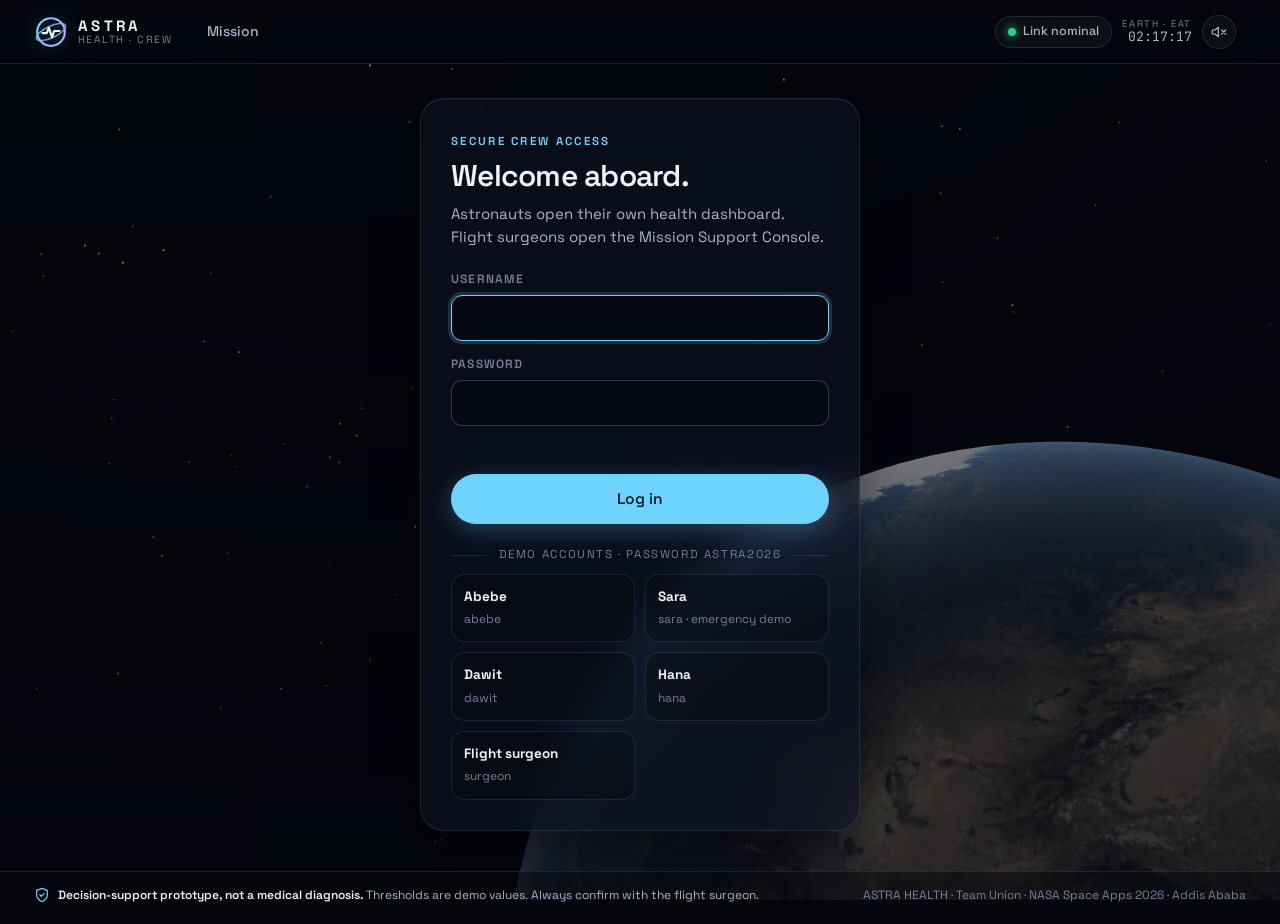
==== commit 0e633923: "Frontend: Scenario Control page for the flight surgeon, scenarios in mock mode - scenarios.html: pre" ====
--- a/frontend/checkin.html
+++ b/frontend/checkin.html
@@ -109,6 +109,7 @@
 </main>
 <footer id="footer"></footer>
 <script src="js/rules.js"></script>
+<script src="js/scenarios.js"></script>
 <script src="js/mock-data.js"></script>
 <script src="js/api.js"></script>
 <script src="js/charts.js"></script>
--- a/frontend/css/style.css
+++ b/frontend/css/style.css
@@ -1,402 +1,578 @@
-/* ASTRA HEALTH - dark space theme */
+/* ASTRA HEALTH — design system (adapted from the UNION Mission Health concept by our teammate)
+   Dark mission-control theme. Status colours always travel with an icon + word. */
+
+@font-face { font-family: "Space Grotesk"; src: url("../vendor/fonts/space-grotesk-latin-wght-normal.woff2") format("woff2"); font-weight: 300 700; font-display: swap; unicode-range: U+0000-00FF, U+0131, U+0152-0153, U+2000-206F, U+20AC, U+2122, U+2191, U+2193, U+2212, U+2215; }
+@font-face { font-family: "Space Grotesk"; src: url("../vendor/fonts/space-grotesk-latin-ext-wght-normal.woff2") format("woff2"); font-weight: 300 700; font-display: swap; unicode-range: U+0100-02BA, U+1E00-1E9F, U+20A0-20AB, U+2C60-2C7F; }
+@font-face { font-family: "JetBrains Mono"; src: url("../vendor/fonts/jetbrains-mono-latin-wght-normal.woff2") format("woff2"); font-weight: 300 700; font-display: swap; }
+
 :root {
-  --bg: #04060f;
-  --bg2: #070b1d;
-  --panel: rgba(12, 20, 42, 0.72);
-  --panel-2: rgba(18, 28, 58, 0.78);
-  --line: rgba(120, 170, 255, 0.14);
-  --line-2: rgba(120, 170, 255, 0.26);
-  --text: #e7eefc;
-  --muted: #8ea3c8;
-  --dim: #5f7299;
-  --cyan: #22d3ee;
-  --cyan-2: #67e8f9;
-  --violet: #a78bfa;
-  --green: #22c55e;
-  --yellow: #facc15;
-  --red: #ef4444;
-  --radius: 16px;
-  --shadow: 0 10px 40px rgba(0, 0, 0, 0.45);
-  --font: "Inter", system-ui, -apple-system, "Segoe UI", Roboto, Ubuntu, "Helvetica Neue", Arial, sans-serif;
-  --mono: "JetBrains Mono", "SFMono-Regular", ui-monospace, Menlo, Consolas, monospace;
+    color-scheme: dark;
+    --bg: #04060c;
+    --panel: rgba(13, 19, 33, .68);
+    --panel-solid: #0d1321;
+    --panel-2: rgba(22, 31, 52, .6);
+    --line: rgba(150, 180, 230, .14);
+    --line-strong: rgba(150, 180, 230, .28);
+    --text: #eef3fb;
+    --text-2: #a9b6cb;
+    --text-3: #72819b;
+    --accent: #6fd3ff;
+    --accent-ink: #04202e;
+    --ok: #2fd08a;
+    --warn: #f5b83d;
+    --bad: #ff5468;
+    /* chart series (validated for the dark surface) */
+    --s1: #3987e5; --s2: #d95926; --s3: #199e70; --s4: #c98500; --s5: #9085e9;
+    --radius: 18px;
+    --radius-s: 11px;
+    --font: "Space Grotesk", ui-sans-serif, system-ui, -apple-system, "Segoe UI", Roboto, sans-serif;
+    --mono: "JetBrains Mono", ui-monospace, "SF Mono", Menlo, Consolas, monospace;
+    --shadow: 0 18px 50px rgba(0, 0, 0, .45);
+    --top: 64px;
 }
-* { box-sizing: border-box; }
-html, body { margin: 0; padding: 0; }
-html { background: #04060f; }
-body {
-  font-family: var(--font); color: var(--text); min-height: 100vh;
-  background:
-    radial-gradient(1200px 600px at 85% -10%, rgba(34, 211, 238, 0.10), transparent 60%),
-    radial-gradient(900px 600px at -10% 20%, rgba(167, 139, 250, 0.10), transparent 60%),
-    radial-gradient(1000px 800px at 50% 120%, rgba(37, 99, 235, 0.12), transparent 60%),
-    linear-gradient(180deg, var(--bg2), var(--bg));
-  background-attachment: fixed;
-  -webkit-font-smoothing: antialiased; line-height: 1.45;
-  display: flex; flex-direction: column;
-}
-#stars { position: fixed; inset: 0; z-index: 0; pointer-events: none; opacity: .85; }
-body > *:not(#stars) { position: relative; z-index: 1; }
-a { color: var(--cyan-2); text-decoration: none; }
-a:hover { color: #fff; }
-svg { width: 1em; height: 1em; flex: none; }
-h1, h2, h3, h4 { margin: 0; font-weight: 700; letter-spacing: -0.01em; }
-.num { font-variant-numeric: tabular-nums; }
-.muted { color: var(--muted); } .dim { color: var(--dim); }
-.hidden { display: none !important; }
-
-/* ---------- nav ---------- */
-.topnav { position: sticky !important; top: 0; z-index: 50 !important; backdrop-filter: blur(14px); -webkit-backdrop-filter: blur(14px); background: rgba(4, 7, 18, 0.72); border-bottom: 1px solid var(--line); }
-.topnav-inner { max-width: 1440px; margin: 0 auto; display: flex; align-items: center; gap: 22px; padding: 10px 24px; }
-.brand { display: flex; align-items: center; gap: 10px; color: var(--text); }
-.brand svg { width: 34px; height: 34px; filter: drop-shadow(0 0 8px rgba(34, 211, 238, .5)); }
-.brand b { display: block; font-size: 17px; letter-spacing: .28em; }
-.brand span { display: block; font-size: 10px; letter-spacing: .5em; color: var(--cyan); margin-top: -2px; }
-.nav-links { display: flex; gap: 4px; flex: 1; }
-.nav-links a { display: flex; align-items: center; gap: 7px; padding: 8px 12px; border-radius: 10px; color: var(--muted); font-size: 14px; font-weight: 500; transition: .2s; }
-.nav-links a svg { font-size: 16px; }
-.nav-links a:hover { color: var(--text); background: rgba(120, 170, 255, .08); }
-.nav-links a.active { color: var(--text); background: linear-gradient(180deg, rgba(34, 211, 238, .18), rgba(34, 211, 238, .06)); box-shadow: inset 0 0 0 1px rgba(34, 211, 238, .35); }
-.nav-right { display: flex; align-items: center; gap: 16px; margin-left: auto; }
-.nav-clock { text-align: right; line-height: 1.1; }
-.nav-clock small { display: block; font-size: 9px; letter-spacing: .2em; color: var(--dim); }
-.nav-clock b { font-family: var(--mono); font-size: 15px; color: var(--cyan-2); font-variant-numeric: tabular-nums; }
-.nav-user { display: flex; align-items: center; gap: 10px; }
-.nav-user-text { line-height: 1.15; } .nav-user-text b { display: block; font-size: 13px; } .nav-user-text small { color: var(--muted); font-size: 11px; }
-.nav-toggle { display: none !important; }
-.mock-banner { text-align: center; font-size: 10px; letter-spacing: .3em; color: rgba(250, 204, 21, .75); background: rgba(250, 204, 21, .05); border-top: 1px solid rgba(250, 204, 21, .12); padding: 2px; }
-
-/* ---------- buttons ---------- */
-.btn { display: inline-flex; align-items: center; justify-content: center; gap: 8px; font: 600 14px var(--font); border-radius: 11px; padding: 11px 18px; border: 1px solid transparent; cursor: pointer; transition: transform .15s, box-shadow .2s, background .2s, border-color .2s; color: var(--text); background: var(--panel-2); text-decoration: none; }
-.btn svg { font-size: 16px; }
-.btn:hover { transform: translateY(-1px); color: #fff; }
-.btn:active { transform: translateY(0); }
-.btn:disabled { opacity: .5; cursor: not-allowed; transform: none; }
-.btn-primary { background: linear-gradient(135deg, #06b6d4, #3b82f6); box-shadow: 0 6px 24px rgba(34, 211, 238, .28); color: #fff; }
-.btn-primary:hover { box-shadow: 0 8px 32px rgba(34, 211, 238, .45); }
-.btn-ghost { background: transparent; border-color: var(--line-2); color: var(--muted); }
-.btn-ghost:hover { border-color: var(--cyan); color: var(--text); }
-.btn-danger { background: linear-gradient(135deg, #dc2626, #f97316); color: #fff; box-shadow: 0 6px 22px rgba(239, 68, 68, .3); }
-.btn-ok { background: rgba(34, 197, 94, .14); border-color: rgba(34, 197, 94, .4); color: #86efac; }
-.btn-sm { padding: 7px 12px; font-size: 13px; border-radius: 9px; }
-.btn-lg { padding: 15px 26px; font-size: 16px; border-radius: 13px; }
-
-/* ---------- layout ---------- */
-main { flex: 1; width: 100%; max-width: 1440px; margin: 0 auto; padding: 26px 24px 40px; }
-.grid { display: grid; gap: 18px; }
-.g2 { grid-template-columns: repeat(2, minmax(0, 1fr)); }
-.g3 { grid-template-columns: repeat(3, minmax(0, 1fr)); }
-.g4 { grid-template-columns: repeat(4, minmax(0, 1fr)); }
-.split { display: grid; grid-template-columns: minmax(0, 2fr) minmax(320px, 1fr); gap: 18px; }
-.stack { display: flex; flex-direction: column; gap: 18px; }
+
+*, *::before, *::after { box-sizing: border-box; }
+html { -webkit-text-size-adjust: 100%; scroll-behavior: smooth; }
+body { margin: 0; min-height: 100vh; background: var(--bg); color: var(--text); font: 400 15px/1.5 var(--font); display: flex; flex-direction: column; overflow-x: hidden; }
+h1, h2, h3, p { margin: 0; }
+h1 { font-size: clamp(30px, 4.4vw, 54px); line-height: 1.04; font-weight: 600; letter-spacing: -.025em; text-wrap: balance; }
+h2 { font-size: 16px; font-weight: 600; letter-spacing: -.005em; }
+h3 { font-size: 14px; font-weight: 600; }
+a { color: inherit; text-decoration: none; }
+button, input, select, textarea { font: inherit; color: inherit; }
+button { cursor: pointer; }
+.mono { font-family: var(--mono); font-variant-numeric: tabular-nums; }
+.muted { color: var(--text-2); }
+.dim { color: var(--text-3); }
+[hidden] { display: none !important; }
+:focus-visible { outline: 2px solid var(--accent); outline-offset: 2px; border-radius: 6px; }
+.skip-link { position: fixed; left: 12px; top: -60px; z-index: 100; background: var(--accent); color: var(--accent-ink); padding: 8px 14px; border-radius: 8px; font-weight: 600; }
+.skip-link:focus { top: 12px; }
+
+/* ── backdrop ─────────────────────────────────────────── */
+#space { position: fixed; inset: 0; width: 100%; height: 100%; z-index: -3; display: block; }
+.vignette { position: fixed; inset: 0; z-index: -2; pointer-events: none; background: radial-gradient(120% 90% at 30% 0%, transparent 40%, rgba(4, 6, 12, .55) 100%), linear-gradient(180deg, rgba(4, 6, 12, .25), rgba(4, 6, 12, .6)); }
+.alarm-frame { position: fixed; inset: 0; z-index: 60; pointer-events: none; opacity: 0; box-shadow: inset 0 0 0 2px var(--bad), inset 0 0 90px rgba(255, 84, 104, .45); transition: opacity .4s; }
+body.alarm .alarm-frame { animation: alarm 1.1s ease-in-out infinite; }
+@keyframes alarm { 0%, 100% { opacity: .25; } 50% { opacity: 1; } }
+
+/* ── top bar ──────────────────────────────────────────── */
+.topbar { position: sticky; top: 0; z-index: 40; height: var(--top); display: flex; align-items: center; gap: 22px; padding: 0 clamp(16px, 3vw, 34px); background: linear-gradient(180deg, rgba(4, 6, 12, .9), rgba(4, 6, 12, .62)); backdrop-filter: blur(16px) saturate(1.3); -webkit-backdrop-filter: blur(16px) saturate(1.3); border-bottom: 1px solid var(--line); }
+.brand { display: flex; align-items: center; gap: 10px; flex: none; }
+.brand-text { display: flex; flex-direction: column; line-height: 1.05; }
+.brand-text b { font-weight: 700; letter-spacing: .22em; font-size: 15px; }
+.brand-text small { color: var(--text-3); font-size: 10.5px; letter-spacing: .14em; text-transform: uppercase; }
+.nav { display: flex; gap: 4px; flex: 1; min-width: 0; }
+.nav a { padding: 8px 13px; border-radius: 999px; color: var(--text-2); font-weight: 500; font-size: 14px; white-space: nowrap; transition: color .2s, background .2s; }
+.nav a:hover { color: var(--text); background: rgba(255, 255, 255, .05); }
+.nav a[aria-current="page"] { color: var(--text); background: rgba(111, 211, 255, .12); box-shadow: inset 0 0 0 1px rgba(111, 211, 255, .3); }
+.topbar-right { display: flex; align-items: center; gap: 10px; flex: none; }
+.met { display: flex; flex-direction: column; line-height: 1.1; text-align: right; }
+.met small { font-size: 9.5px; letter-spacing: .18em; color: var(--text-3); }
+.met span { font-size: 13px; color: var(--text-2); }
+.chip { display: inline-flex; align-items: center; gap: 7px; height: 32px; padding: 0 12px; border-radius: 999px; border: 1px solid var(--line); background: rgba(255, 255, 255, .04); font-size: 12.5px; font-weight: 500; color: var(--text-2); white-space: nowrap; }
+button.chip:hover, .select-chip:hover { border-color: var(--line-strong); color: var(--text); }
+.select-chip { appearance: none; -webkit-appearance: none; padding-right: 12px; cursor: pointer; }
+.select-chip option { background: var(--panel-solid); }
+.icon-btn { width: 34px; height: 34px; display: grid; place-items: center; border-radius: 50%; border: 1px solid var(--line); background: rgba(255, 255, 255, .04); color: var(--text-2); }
+.icon-btn:hover { color: var(--text); border-color: var(--line-strong); }
+#sound-btn .sound-off { display: none; }
+#sound-btn.muted-snd .sound-on { display: none; }
+#sound-btn.muted-snd .sound-off { display: inline; }
+.menu-btn, .nav-logout { display: none; }
+.user-chip { display: flex; align-items: center; gap: 9px; padding: 3px 4px 3px 3px; border-radius: 999px; border: 1px solid var(--line); background: rgba(255, 255, 255, .04); }
+.user-chip .who { display: flex; flex-direction: column; line-height: 1.1; }
+.user-chip .who b { font-size: 12.5px; font-weight: 600; }
+.user-chip .who small { font-size: 10.5px; color: var(--text-3); }
+.avatar { width: 28px; height: 28px; border-radius: 50%; display: grid; place-items: center; font-size: 11px; font-weight: 700; color: var(--accent-ink); background: linear-gradient(135deg, var(--accent), #b9a8ff); flex: none; }
+.avatar.lg { width: 46px; height: 46px; font-size: 16px; }
+.link-btn { background: none; border: 0; color: var(--text-3); font-size: 12px; padding: 4px 9px; }
+.link-btn:hover { color: var(--text); }
+
+/* ── page + layout ────────────────────────────────────── */
+.page { flex: 1; width: 100%; max-width: 1480px; margin: 0 auto; padding: clamp(18px, 3vw, 34px) clamp(16px, 3vw, 34px) 40px; }
+.grid { display: grid; gap: 16px; }
+.g-12 { grid-template-columns: repeat(12, minmax(0, 1fr)); }
+.span-3 { grid-column: span 3; } .span-4 { grid-column: span 4; } .span-5 { grid-column: span 5; } .span-6 { grid-column: span 6; }
+.span-7 { grid-column: span 7; } .span-8 { grid-column: span 8; } .span-9 { grid-column: span 9; } .span-12 { grid-column: span 12; }
+.stack { display: flex; flex-direction: column; gap: 16px; }
 .row { display: flex; align-items: center; gap: 12px; }
 .row.wrap { flex-wrap: wrap; }
-.space { justify-content: space-between; }
-.mt { margin-top: 18px; } .mt2 { margin-top: 28px; }
-
-.panel { background: var(--panel); border: 1px solid var(--line); border-radius: var(--radius); padding: 20px; box-shadow: var(--shadow); backdrop-filter: blur(10px); -webkit-backdrop-filter: blur(10px); position: relative; }
-.panel-head { display: flex; align-items: center; justify-content: space-between; gap: 12px; margin-bottom: 16px; }
-.panel-head h2, .panel-head h3 { display: flex; align-items: center; gap: 10px; font-size: 15px; letter-spacing: .08em; text-transform: uppercase; color: #cfe0ff; }
-.panel-head h2 svg, .panel-head h3 svg { color: var(--cyan); font-size: 18px; }
-.panel-head .sub { color: var(--dim); font-size: 12px; }
-.eyebrow { font-size: 11px; letter-spacing: .3em; text-transform: uppercase; color: var(--cyan); font-weight: 600; }
-
-.page-head { display: flex; align-items: flex-end; justify-content: space-between; gap: 20px; margin-bottom: 22px; flex-wrap: wrap; }
-.page-head h1 { font-size: 30px; margin-top: 4px; }
-.page-head p { margin: 6px 0 0; color: var(--muted); max-width: 680px; }
-
-/* ---------- live dot / pills ---------- */
-.live { display: inline-flex; align-items: center; gap: 8px; font-size: 11px; letter-spacing: .2em; font-weight: 700; color: var(--green); padding: 6px 12px; border-radius: 999px; background: rgba(34, 197, 94, .08); border: 1px solid rgba(34, 197, 94, .3); }
-.live i { width: 8px; height: 8px; border-radius: 50%; background: var(--green); box-shadow: 0 0 0 0 rgba(34, 197, 94, .7); animation: ping 1.8s infinite; }
-.live.bad { color: var(--red); background: rgba(239, 68, 68, .08); border-color: rgba(239, 68, 68, .3); }
-.live.bad i { background: var(--red); animation: none; }
-@keyframes ping { 0% { box-shadow: 0 0 0 0 rgba(34, 197, 94, .7); } 80%, 100% { box-shadow: 0 0 0 9px rgba(34, 197, 94, 0); } }
-
-.pill { display: inline-flex; align-items: center; gap: 7px; padding: 4px 11px; border-radius: 999px; font-size: 12px; font-weight: 700; letter-spacing: .06em; text-transform: uppercase; border: 1px solid; white-space: nowrap; }
-.pill i { width: 7px; height: 7px; border-radius: 50%; background: currentColor; }
-.pill-green { color: #4ade80; border-color: rgba(34, 197, 94, .35); background: rgba(34, 197, 94, .1); }
-.pill-yellow { color: #fde047; border-color: rgba(250, 204, 21, .35); background: rgba(250, 204, 21, .1); }
-.pill-red { color: #fca5a5; border-color: rgba(239, 68, 68, .5); background: rgba(239, 68, 68, .14); }
-.pill-red i { animation: blink 1s infinite; }
-.pill-info { color: var(--cyan-2); border-color: rgba(34, 211, 238, .35); background: rgba(34, 211, 238, .08); }
-@keyframes blink { 50% { opacity: .25; } }
-
-/* ---------- mission hero ---------- */
-.hero { display: grid; grid-template-columns: 1.4fr 1fr; gap: 18px; margin-bottom: 18px; }
-.hero-main { padding: 26px 28px; overflow: hidden; }
-.hero-main::after { content: ""; position: absolute; right: -80px; top: -80px; width: 320px; height: 320px; border-radius: 50%; background: radial-gradient(circle at 35% 35%, rgba(251, 146, 60, .55), rgba(194, 65, 12, .35) 45%, rgba(124, 45, 18, .08) 70%, transparent 72%); filter: blur(.3px); opacity: .55; pointer-events: none; }
-.hero-main h1 { font-size: 38px; line-height: 1.1; margin: 8px 0 6px; background: linear-gradient(90deg, #fff, #a5f3fc 60%, #c4b5fd); -webkit-background-clip: text; background-clip: text; color: transparent; }
-.hero-main p { color: var(--muted); margin: 0 0 18px; max-width: 520px; }
-.hero-stats { display: flex; gap: 30px; flex-wrap: wrap; }
-.stat small { display: block; font-size: 10px; letter-spacing: .25em; color: var(--dim); text-transform: uppercase; }
-.stat b { font-size: 30px; font-family: var(--mono); font-weight: 600; font-variant-numeric: tabular-nums; color: #fff; }
-.stat b em { font-style: normal; font-size: 13px; color: var(--muted); margin-left: 4px; font-family: var(--font); }
-.hero-side { display: grid; grid-template-columns: 1fr 1fr; gap: 14px; }
-.summary { padding: 18px; display: flex; flex-direction: column; justify-content: space-between; }
-.summary small { font-size: 11px; letter-spacing: .2em; text-transform: uppercase; color: var(--muted); }
-.summary b { font-size: 40px; font-family: var(--mono); font-weight: 600; line-height: 1; margin-top: 10px; }
-.summary.s-green b { color: var(--green); } .summary.s-yellow b { color: var(--yellow); } .summary.s-red b { color: var(--red); } .summary.s-cyan b { color: var(--cyan); }
-.summary.s-red { border-color: rgba(239, 68, 68, .35); }
-
-/* ---------- ticker ---------- */
-.ticker { display: flex; align-items: center; gap: 14px; padding: 0; overflow: hidden; margin-bottom: 18px; height: 50px; }
-.ticker-label { flex: none; display: flex; align-items: center; gap: 8px; height: 100%; padding: 0 18px; font-size: 12px; font-weight: 800; letter-spacing: .2em; color: #fecaca; background: linear-gradient(90deg, rgba(239, 68, 68, .28), rgba(239, 68, 68, .05)); border-right: 1px solid rgba(239, 68, 68, .3); border-radius: var(--radius) 0 0 var(--radius); }
-.ticker-label svg { font-size: 16px; color: var(--red); }
-.ticker-track { flex: 1; overflow: hidden; mask-image: linear-gradient(90deg, transparent, #000 4%, #000 96%, transparent); -webkit-mask-image: linear-gradient(90deg, transparent, #000 4%, #000 96%, transparent); }
-.ticker-move { display: inline-flex; gap: 40px; white-space: nowrap; animation: tick 60s linear infinite; padding-left: 20px; }
-.ticker-move:hover { animation-play-state: paused; }
-.ticker-item { display: inline-flex; align-items: center; gap: 10px; font-size: 14px; }
-.ticker-item .dot { width: 8px; height: 8px; border-radius: 50%; }
-.ticker-item b { color: #fff; }
-.ticker-item .t { color: var(--dim); font-family: var(--mono); font-size: 12px; }
-@keyframes tick { from { transform: translateX(0); } to { transform: translateX(-50%); } }
-
-/* ---------- crew cards ---------- */
-.crew-grid { display: grid; grid-template-columns: repeat(4, minmax(0, 1fr)); gap: 16px; }
-.crew-card { padding: 18px; overflow: hidden; transition: transform .25s, border-color .25s; }
-.crew-card:hover { transform: translateY(-3px); }
-.crew-card::before { content: ""; position: absolute; inset: 0 0 auto 0; height: 3px; background: var(--c, var(--green)); box-shadow: 0 0 18px var(--c, var(--green)); }
-.crew-card.st-green { --c: var(--green); }
-.crew-card.st-yellow { --c: var(--yellow); border-color: rgba(250, 204, 21, .25); }
-.crew-card.st-red { --c: var(--red); border-color: rgba(239, 68, 68, .55); animation: redpulse 2s ease-in-out infinite; }
-@keyframes redpulse { 0%, 100% { box-shadow: var(--shadow), 0 0 0 0 rgba(239, 68, 68, 0); } 50% { box-shadow: var(--shadow), 0 0 0 4px rgba(239, 68, 68, .18), 0 0 40px rgba(239, 68, 68, .25); } }
-.crew-top { display: flex; gap: 12px; align-items: center; }
-.avatar { width: 48px; height: 48px; border-radius: 14px; display: grid; place-items: center; font-weight: 800; letter-spacing: .05em; color: #fff; background: linear-gradient(135deg, rgba(34, 211, 238, .35), rgba(167, 139, 250, .35)); border: 1px solid var(--line-2); flex: none; }
-.avatar.sm { width: 34px; height: 34px; border-radius: 10px; font-size: 12px; }
-.avatar.lg { width: 64px; height: 64px; border-radius: 18px; font-size: 22px; }
-.crew-top h3 { font-size: 17px; }
-.crew-top small { color: var(--muted); font-size: 12px; }
-.crew-name { min-width: 0; }
-.crew-name h3 { white-space: nowrap; overflow: hidden; text-overflow: ellipsis; }
-.crew-status { display: flex; align-items: center; justify-content: space-between; margin-top: 14px; font-size: 12px; color: var(--muted); }
-.crew-status b { color: var(--text); font-family: var(--mono); }
-.crew-vitals { display: grid; grid-template-columns: 1fr 1fr; gap: 10px; margin: 12px 0 12px; }
-.cv { background: rgba(5, 10, 26, .55); border: 1px solid var(--line); border-radius: 12px; padding: 10px 12px; }
-.cv small { display: flex; align-items: center; gap: 6px; font-size: 11px; color: var(--muted); letter-spacing: .08em; text-transform: uppercase; }
-.cv small svg { color: var(--cyan); }
-.cv b { font-size: 30px; font-family: var(--mono); font-weight: 600; font-variant-numeric: tabular-nums; display: inline-block; margin-top: 2px; }
-.cv em { font-style: normal; font-size: 12px; color: var(--muted); margin-left: 4px; }
-.cv.l-yellow b { color: var(--yellow); } .cv.l-red b { color: #f87171; }
-.cv.l-red .beat svg, .cv .beat svg { animation: beat 1s infinite; }
-@keyframes beat { 0%, 100% { transform: scale(1); } 15% { transform: scale(1.25); } 30% { transform: scale(1); } }
-.crew-spark { height: 38px; width: 100%; display: block; }
-.crew-foot { display: flex; justify-content: space-between; align-items: center; font-size: 12px; color: var(--dim); margin-top: 10px; }
-.crew-foot .alerts-n { color: var(--muted); }
-.crew-foot .alerts-n b { color: var(--text); }
-
-/* ---------- cabin ---------- */
-.cabin-grid { display: grid; grid-template-columns: repeat(3, minmax(0, 1fr)); gap: 12px; }
-.env { background: rgba(5, 10, 26, .55); border: 1px solid var(--line); border-radius: 12px; padding: 14px; position: relative; overflow: hidden; }
-.env small { display: flex; align-items: center; gap: 6px; font-size: 11px; letter-spacing: .1em; text-transform: uppercase; color: var(--muted); }
-.env small svg { color: var(--cyan); font-size: 14px; }
-.env b { display: block; font-family: var(--mono); font-size: 26px; font-weight: 600; margin-top: 6px; font-variant-numeric: tabular-nums; }
-.env b em { font-style: normal; font-size: 12px; color: var(--muted); margin-left: 4px; font-family: var(--font); font-weight: 500; }
-.env .bar { height: 4px; border-radius: 3px; background: rgba(140, 180, 255, .12); margin-top: 10px; overflow: hidden; }
-.env .bar i { display: block; height: 100%; border-radius: 3px; background: var(--c, var(--green)); transition: width .8s ease; }
-.env .lim { font-size: 11px; color: var(--dim); margin-top: 6px; }
-.env.l-green { --c: var(--green); } .env.l-yellow { --c: var(--yellow); border-color: rgba(250, 204, 21, .35); } .env.l-red { --c: var(--red); border-color: rgba(239, 68, 68, .5); }
-.env.l-yellow b { color: var(--yellow); } .env.l-red b { color: #f87171; }
-
-/* ---------- vital tiles ---------- */
-.vitals { display: grid; grid-template-columns: repeat(4, minmax(0, 1fr)); gap: 14px; }
-.vital { padding: 16px 18px 12px; overflow: hidden; transition: border-color .3s; }
-.vital::after { content: ""; position: absolute; left: 0; top: 14px; bottom: 14px; width: 3px; border-radius: 0 3px 3px 0; background: var(--c, var(--green)); box-shadow: 0 0 12px var(--c, var(--green)); }
-.vital.l-green { --c: var(--green); } .vital.l-yellow { --c: var(--yellow); border-color: rgba(250, 204, 21, .3); } .vital.l-red { --c: var(--red); border-color: rgba(239, 68, 68, .55); animation: redpulse 2s infinite; }
-.vital-head { display: flex; justify-content: space-between; align-items: center; color: var(--muted); font-size: 12px; letter-spacing: .1em; text-transform: uppercase; }
-.vital-head span { display: flex; align-items: center; gap: 7px; }
-.vital-head svg { color: var(--cyan); font-size: 16px; }
-.vital-val { display: flex; align-items: baseline; gap: 6px; margin: 8px 0 2px; }
-.vital-val b { font-family: var(--mono); font-size: 40px; font-weight: 600; line-height: 1; font-variant-numeric: tabular-nums; }
-.vital.l-yellow .vital-val b { color: var(--yellow); } .vital.l-red .vital-val b { color: #f87171; }
-.vital-val em { font-style: normal; color: var(--muted); font-size: 14px; }
-.vital-base { font-size: 12px; color: var(--dim); display: flex; justify-content: space-between; }
-.vital-base .d-up { color: #fca5a5; } .vital-base .d-down { color: #93c5fd; } .vital-base .d-ok { color: #86efac; }
-.vital canvas { width: 100%; height: 34px; display: block; margin-top: 8px; }
-.flash { animation: flash .6s ease; }
-@keyframes flash { from { text-shadow: 0 0 18px rgba(103, 232, 249, .9); } to { text-shadow: none; } }
-
-/* ---------- modules ---------- */
-.modules { display: grid; grid-template-columns: repeat(2, minmax(0, 1fr)); gap: 14px; }
-.module { padding: 18px; }
-.module-head { display: flex; align-items: center; gap: 12px; margin-bottom: 12px; }
-.module-icon { width: 40px; height: 40px; border-radius: 12px; display: grid; place-items: center; font-size: 20px; color: var(--c, var(--green)); background: color-mix(in srgb, var(--c, var(--green)) 14%, transparent); border: 1px solid color-mix(in srgb, var(--c, var(--green)) 35%, transparent); }
-.module.l-green { --c: var(--green); } .module.l-yellow { --c: var(--yellow); } .module.l-red { --c: var(--red); border-color: rgba(239, 68, 68, .45); }
-.module-head h3 { font-size: 16px; } .module-head small { color: var(--muted); font-size: 12px; }
-.module-head .pill { margin-left: auto; }
-.kv { display: grid; grid-template-columns: 1fr auto; gap: 7px 12px; font-size: 13px; }
-.kv span { color: var(--muted); }
-.kv b { font-family: var(--mono); font-weight: 600; text-align: right; font-variant-numeric: tabular-nums; }
-.kv b.l-yellow { color: var(--yellow); } .kv b.l-red { color: #f87171; }
-.module-note { margin-top: 12px; font-size: 12px; color: var(--muted); padding-top: 10px; border-top: 1px dashed var(--line); }
-
-/* ---------- charts ---------- */
-.chart-wrap { position: relative; height: 240px; }
-.chart-wrap.tall { height: 340px; }
-.chart-wrap canvas { width: 100%; height: 100%; display: block; }
-.chart-tip { position: absolute; display: none; pointer-events: none; background: rgba(5, 10, 26, .95); border: 1px solid var(--line-2); border-radius: 8px; padding: 6px 10px; font-size: 12px; min-width: 100px; z-index: 5; }
-.chart-tip b { display: block; font-family: var(--mono); color: #fff; } .chart-tip span { color: var(--muted); }
-
-/* ---------- alerts / recs ---------- */
-.alert-list { display: flex; flex-direction: column; gap: 10px; }
-.alert-item { display: grid; grid-template-columns: auto 1fr auto; gap: 12px; align-items: start; padding: 12px 14px; border-radius: 12px; background: rgba(5, 10, 26, .55); border: 1px solid var(--line); animation: slidein .4s ease; }
-.alert-item.l-red { border-color: rgba(239, 68, 68, .45); background: linear-gradient(90deg, rgba(239, 68, 68, .12), rgba(5, 10, 26, .55)); }
-.alert-item.l-yellow { border-color: rgba(250, 204, 21, .3); background: linear-gradient(90deg, rgba(250, 204, 21, .08), rgba(5, 10, 26, .55)); }
-.alert-item.resolved { opacity: .55; }
-.alert-ico { width: 34px; height: 34px; border-radius: 10px; display: grid; place-items: center; font-size: 17px; }
-.l-red > .alert-ico { color: var(--red); background: rgba(239, 68, 68, .15); }
-.l-yellow > .alert-ico { color: var(--yellow); background: rgba(250, 204, 21, .12); }
-.l-green > .alert-ico { color: var(--green); background: rgba(34, 197, 94, .12); }
-.alert-item h4 { font-size: 14px; font-weight: 600; }
-.alert-item p { margin: 3px 0 0; font-size: 13px; color: var(--muted); }
-.alert-item .meta { font-size: 11px; color: var(--dim); margin-top: 6px; display: flex; gap: 10px; flex-wrap: wrap; text-transform: uppercase; letter-spacing: .06em; }
-.alert-actions { display: flex; flex-direction: column; gap: 6px; align-items: flex-end; }
-@keyframes slidein { from { opacity: 0; transform: translateY(-6px); } to { opacity: 1; transform: none; } }
-.empty { text-align: center; color: var(--dim); padding: 26px 10px; font-size: 14px; }
-.empty svg { font-size: 30px; color: var(--green); display: block; margin: 0 auto 8px; }
-
-.callout { display: flex; gap: 14px; align-items: center; padding: 16px 18px; border-radius: 14px; border: 1px solid; margin-bottom: 18px; }
-.callout svg { font-size: 26px; flex: none; }
-.callout h3 { font-size: 16px; } .callout p { margin: 2px 0 0; font-size: 13px; color: var(--text); opacity: .85; }
-.callout .btn { margin-left: auto; }
-.callout.red { border-color: rgba(239, 68, 68, .55); background: linear-gradient(90deg, rgba(239, 68, 68, .22), rgba(239, 68, 68, .05)); animation: redpulse 2s infinite; }
-.callout.red svg { color: var(--red); }
-.callout.yellow { border-color: rgba(250, 204, 21, .4); background: linear-gradient(90deg, rgba(250, 204, 21, .14), rgba(250, 204, 21, .03)); }
-.callout.yellow svg { color: var(--yellow); }
-.callout.green { border-color: rgba(34, 197, 94, .35); background: linear-gradient(90deg, rgba(34, 197, 94, .12), rgba(34, 197, 94, .02)); }
-.callout.green svg { color: var(--green); }
-
-/* ---------- profile header ---------- */
-.profile { display: flex; align-items: center; gap: 18px; flex-wrap: wrap; }
-.profile h1 { font-size: 28px; }
-.profile .meta { color: var(--muted); font-size: 14px; display: flex; gap: 14px; flex-wrap: wrap; margin-top: 4px; }
-.profile .actions { margin-left: auto; display: flex; gap: 10px; flex-wrap: wrap; }
-.crew-switch { display: flex; gap: 6px; flex-wrap: wrap; }
-.crew-switch a { padding: 6px 12px; border-radius: 9px; border: 1px solid var(--line-2); font-size: 13px; color: var(--muted); }
-.crew-switch a.active { border-color: var(--cyan); color: var(--text); background: rgba(34, 211, 238, .1); }
-
-/* ---------- tables ---------- */
+.spacer { flex: 1; }
+.section-gap { margin-top: 16px; }
+
+.page-head { display: flex; align-items: flex-end; justify-content: space-between; gap: 20px; flex-wrap: wrap; margin-bottom: 20px; }
+.page-head h1 { font-size: clamp(26px, 3.2vw, 40px); }
+.eyebrow { display: inline-flex; align-items: center; gap: 8px; font-size: 11.5px; letter-spacing: .2em; text-transform: uppercase; color: var(--accent); font-weight: 600; margin-bottom: 10px; }
+.lede { color: var(--text-2); font-size: clamp(15px, 1.3vw, 17px); max-width: 56ch; margin-top: 12px; }
+
+.panel { position: relative; background: var(--panel); border: 1px solid var(--line); border-radius: var(--radius); padding: 18px; backdrop-filter: blur(18px) saturate(1.25); -webkit-backdrop-filter: blur(18px) saturate(1.25); box-shadow: var(--shadow), inset 0 1px 0 rgba(255, 255, 255, .05); min-width: 0; }
+.panel-head { display: flex; align-items: center; justify-content: space-between; gap: 12px; margin-bottom: 14px; min-height: 30px; }
+.panel-head h2 { display: flex; align-items: center; gap: 9px; }
+.panel-head .sub { color: var(--text-3); font-size: 12.5px; font-weight: 400; }
+.live-tag { display: inline-flex; align-items: center; gap: 6px; font-size: 10.5px; letter-spacing: .16em; text-transform: uppercase; color: var(--text-3); font-weight: 600; }
+.live-tag::before { content: ""; width: 7px; height: 7px; border-radius: 50%; background: var(--ok); box-shadow: 0 0 0 0 rgba(47, 208, 138, .6); animation: ping 3s infinite; }
+@keyframes ping { 0% { box-shadow: 0 0 0 0 rgba(47, 208, 138, .6); } 60%, 100% { box-shadow: 0 0 0 8px rgba(47, 208, 138, 0); } }
+
+/* ── status language ──────────────────────────────────── */
+.st-green { --st: var(--ok); } .st-yellow { --st: var(--warn); } .st-red { --st: var(--bad); } .st-none { --st: var(--text-3); }
+.dot { width: 8px; height: 8px; border-radius: 50%; background: var(--st, var(--text-3)); flex: none; }
+.dot-ok { background: var(--ok); } .dot-accent { background: var(--accent); } .dot-bad { background: var(--bad); } .dot-warn { background: var(--warn); }
+.badge { display: inline-flex; align-items: center; gap: 6px; height: 24px; padding: 0 10px 0 7px; border-radius: 999px; font-size: 11.5px; font-weight: 600; letter-spacing: .04em; color: var(--text); background: color-mix(in srgb, var(--st) 16%, transparent); box-shadow: inset 0 0 0 1px color-mix(in srgb, var(--st) 45%, transparent); white-space: nowrap; }
+.badge svg { width: 13px; height: 13px; color: var(--st); flex: none; }
+.st-red .badge, .badge.st-red { animation: soft-pulse 1.4s ease-in-out infinite; }
+@keyframes soft-pulse { 50% { box-shadow: inset 0 0 0 1px var(--st), 0 0 16px color-mix(in srgb, var(--st) 55%, transparent); } }
+
+/* ── buttons & forms ──────────────────────────────────── */
+.btn { display: inline-flex; align-items: center; justify-content: center; gap: 8px; height: 40px; padding: 0 18px; border-radius: 999px; border: 1px solid var(--line-strong); background: rgba(255, 255, 255, .05); font-weight: 600; font-size: 14px; transition: transform .15s, background .2s, border-color .2s, box-shadow .2s; white-space: nowrap; }
+.btn:hover { background: rgba(255, 255, 255, .1); transform: translateY(-1px); }
+.btn:active { transform: translateY(0); }
+.btn-primary { background: var(--accent); color: var(--accent-ink); border-color: transparent; box-shadow: 0 6px 24px rgba(111, 211, 255, .28); }
+.btn-primary:hover { background: #93dfff; }
+.btn-danger { background: var(--bad); color: #2a0309; border-color: transparent; }
+.btn-danger:hover { background: #ff7888; }
+.btn-sm { height: 32px; padding: 0 13px; font-size: 12.5px; }
+.btn-lg { height: 50px; padding: 0 26px; font-size: 15.5px; }
+.btn[disabled] { opacity: .45; pointer-events: none; }
+.seg { display: inline-flex; padding: 3px; border-radius: 999px; border: 1px solid var(--line); background: rgba(0, 0, 0, .25); }
+.seg button { border: 0; background: none; height: 26px; padding: 0 12px; border-radius: 999px; font-size: 12px; font-weight: 600; color: var(--text-3); }
+.seg button[aria-pressed="true"] { background: rgba(111, 211, 255, .16); color: var(--text); }
+.field { display: flex; flex-direction: column; gap: 7px; }
+.field label, .label { font-size: 12px; letter-spacing: .1em; text-transform: uppercase; color: var(--text-3); font-weight: 600; }
+.input, textarea.input { width: 100%; height: 46px; padding: 0 14px; border-radius: var(--radius-s); border: 1px solid var(--line-strong); background: rgba(0, 0, 0, .3); transition: border-color .2s, box-shadow .2s; }
+textarea.input { height: auto; min-height: 92px; padding: 12px 14px; resize: vertical; }
+.input:focus { outline: none; border-color: var(--accent); box-shadow: 0 0 0 3px rgba(111, 211, 255, .18); }
+.input::placeholder { color: var(--text-3); }
+.form-error { color: var(--bad); font-size: 13px; min-height: 20px; }
+input[type="range"] { -webkit-appearance: none; appearance: none; width: 100%; height: 6px; border-radius: 3px; background: linear-gradient(90deg, var(--ok), var(--warn), var(--bad)); outline-offset: 6px; }
+input[type="range"]::-webkit-slider-thumb { -webkit-appearance: none; width: 26px; height: 26px; border-radius: 50%; background: #fff; border: 4px solid var(--panel-solid); box-shadow: 0 0 0 1px var(--line-strong), 0 4px 14px rgba(0, 0, 0, .5); cursor: grab; }
+input[type="range"]::-moz-range-thumb { width: 20px; height: 20px; border-radius: 50%; background: #fff; border: 4px solid var(--panel-solid); cursor: grab; }
+
+/* ── stat tiles ───────────────────────────────────────── */
+.tiles { display: grid; grid-template-columns: repeat(4, minmax(0, 1fr)); gap: 12px; }
+.tile { position: relative; padding: 14px 15px 13px; border-radius: 14px; background: var(--panel-2); border: 1px solid var(--line); overflow: hidden; transition: border-color .3s, transform .25s; min-width: 0; }
+.tile::before { content: ""; position: absolute; left: 0; top: 14px; bottom: 14px; width: 3px; border-radius: 0 3px 3px 0; background: var(--st, transparent); transition: background .3s; }
+.tile.st-red { border-color: color-mix(in srgb, var(--bad) 55%, transparent); }
+.tile.st-yellow { border-color: color-mix(in srgb, var(--warn) 40%, transparent); }
+.tile-label { display: flex; align-items: center; justify-content: space-between; gap: 6px; font-size: 11.5px; letter-spacing: .08em; text-transform: uppercase; color: var(--text-3); font-weight: 600; }
+.tile-value { display: flex; align-items: baseline; gap: 6px; margin-top: 6px; font-family: var(--mono); font-variant-numeric: tabular-nums; font-size: clamp(24px, 2.3vw, 32px); font-weight: 600; letter-spacing: -.02em; line-height: 1.1; }
+.tile-value small { font-family: var(--font); font-size: 12px; font-weight: 500; color: var(--text-3); letter-spacing: 0; }
+.tile-foot { margin-top: 5px; font-size: 12px; color: var(--text-2); display: flex; align-items: center; gap: 6px; min-height: 18px; }
+.tile-foot .st-word { color: var(--text-2); }
+.tile canvas.spark { display: block; width: 100%; height: 30px; margin-top: 6px; }
+.tile-wide { grid-column: span 2; }
+.ecg { display: block; width: 100%; height: 64px; margin-top: 4px; }
+.ring { width: 52px; height: 52px; flex: none; }
+
+/* ── gauges ───────────────────────────────────────────── */
+.gauges { display: grid; grid-template-columns: repeat(7, minmax(0, 1fr)); gap: 6px; align-items: start; }
+.gauge { text-align: center; padding: 6px 2px 4px; border-radius: 14px; min-width: 0; }
+.gauge svg { width: 100%; max-width: 132px; height: auto; display: block; margin: 0 auto; overflow: visible; }
+.gauge .g-track { stroke: rgba(150, 180, 230, .13); }
+.gauge .g-val { stroke: var(--st); transition: stroke .4s; filter: drop-shadow(0 0 6px color-mix(in srgb, var(--st) 60%, transparent)); }
+.gauge .g-needle { stroke: var(--text); }
+.gauge .g-num { font-family: var(--mono); font-weight: 600; font-size: 21px; fill: var(--text); }
+.gauge .g-unit { font-size: 10px; fill: var(--text-3); letter-spacing: .06em; }
+.gauge .g-tick { stroke: rgba(150, 180, 230, .35); }
+.gauge-name { font-size: 12px; font-weight: 600; margin-top: 2px; }
+.gauge-st { font-size: 11px; color: var(--text-2); display: inline-flex; align-items: center; gap: 5px; }
+
+/* ── hero (public dashboard) ──────────────────────────── */
+.hero { position: relative; display: grid; grid-template-columns: minmax(0, 5fr) minmax(0, 7fr); gap: 10px; align-items: center; min-height: min(62vh, 600px); margin-bottom: 18px; }
+.hero-copy { position: relative; z-index: 2; }
+.hero-stats { display: flex; gap: 26px; margin-top: 26px; flex-wrap: wrap; }
+.hero-stat b { display: block; font-family: var(--mono); font-size: 26px; font-weight: 600; line-height: 1.1; }
+.hero-stat small { color: var(--text-3); font-size: 11.5px; letter-spacing: .12em; text-transform: uppercase; }
+.hero-cta { display: flex; gap: 12px; margin-top: 28px; flex-wrap: wrap; }
+.scene { position: relative; min-height: 420px; height: 100%; touch-action: pan-y; }
+.scene canvas { position: absolute; inset: 0; width: 100%; height: 100%; display: block; cursor: grab; outline: none; }
+.scene canvas:active { cursor: grabbing; }
+.scene-hint { position: absolute; left: 50%; bottom: 8px; transform: translateX(-50%); font-size: 11.5px; color: var(--text-3); letter-spacing: .08em; pointer-events: none; white-space: nowrap; }
+.scene-tools { position: absolute; right: 8px; top: 8px; display: flex; gap: 6px; z-index: 3; }
+.pin { position: absolute; left: 0; top: 0; z-index: 2; display: inline-flex; align-items: center; gap: 7px; padding: 5px 11px 5px 8px; border-radius: 999px; border: 1px solid color-mix(in srgb, var(--st) 55%, transparent); background: rgba(6, 10, 20, .78); backdrop-filter: blur(6px); font-size: 12px; font-weight: 600; white-space: nowrap; will-change: transform; transition: opacity .25s, border-color .3s, background .2s; }
+.pin:hover, .pin.active { background: color-mix(in srgb, var(--st) 22%, rgba(6, 10, 20, .9)); }
+.pin small { font-weight: 500; color: var(--text-3); }
+.pin .dot { box-shadow: 0 0 10px var(--st); }
+.pin.st-red { animation: soft-pulse 1.2s infinite; }
+
+/* ── crew cards ───────────────────────────────────────── */
+.crew-grid { display: grid; grid-template-columns: repeat(auto-fit, minmax(210px, 1fr)); gap: 12px; }
+.crew-card { position: relative; text-align: left; padding: 15px; border-radius: 16px; border: 1px solid var(--line); background: var(--panel-2); transition: transform .25s, border-color .3s, box-shadow .3s; transform-style: preserve-3d; overflow: hidden; width: 100%; display: block; }
+.crew-card::after { content: ""; position: absolute; inset: 0 0 auto 0; height: 2px; background: var(--st); box-shadow: 0 0 18px var(--st); opacity: .9; }
+.crew-card:hover { border-color: var(--line-strong); box-shadow: 0 16px 40px rgba(0, 0, 0, .45); }
+.crew-card.st-red { border-color: color-mix(in srgb, var(--bad) 60%, transparent); box-shadow: 0 0 34px rgba(255, 84, 104, .18); }
+.crew-card .cc-top { display: flex; align-items: center; gap: 11px; margin-bottom: 13px; }
+.crew-card .cc-name { font-weight: 600; font-size: 15px; line-height: 1.2; }
+.crew-card .cc-role { font-size: 12px; color: var(--text-3); }
+.cc-vitals { display: grid; grid-template-columns: 1fr 1fr; gap: 8px; margin-top: 12px; }
+.cc-vital { padding: 8px 10px; border-radius: 10px; background: rgba(0, 0, 0, .25); }
+.cc-vital small { display: block; font-size: 10px; letter-spacing: .1em; text-transform: uppercase; color: var(--text-3); font-weight: 600; }
+.cc-vital b { font-family: var(--mono); font-size: 19px; font-weight: 600; }
+.cc-vital i { font-style: normal; font-size: 11px; color: var(--text-3); margin-left: 3px; }
+.cc-vital.st-red b, .cc-vital.st-yellow b { text-decoration: underline; text-decoration-color: var(--st); text-decoration-thickness: 2px; text-underline-offset: 4px; }
+.cc-mini { display: grid; grid-template-columns: repeat(4, 1fr); gap: 6px; margin-top: 8px; }
+.cc-mini .cc-vital { padding: 6px 6px; min-width: 0; } .cc-mini .cc-vital b { font-size: 13px; letter-spacing: -.03em; } .cc-mini .cc-vital i { font-size: 10px; margin-left: 2px; }
+
+/* ── alert feed ───────────────────────────────────────── */
+.feed { display: flex; flex-direction: column; gap: 8px; max-height: 420px; overflow: auto; margin: 0; padding: 0; list-style: none; scrollbar-width: thin; scrollbar-color: var(--line-strong) transparent; }
+.feed-item { display: grid; grid-template-columns: auto 1fr auto; gap: 11px; align-items: start; padding: 11px 12px; border-radius: 12px; background: rgba(0, 0, 0, .22); border: 1px solid var(--line); border-left: 3px solid var(--st); }
+.feed-item .fi-ico { color: var(--st); margin-top: 1px; }
+.feed-item .fi-title { font-weight: 600; font-size: 13.5px; line-height: 1.3; }
+.feed-item .fi-meta { font-size: 12px; color: var(--text-3); margin-top: 2px; }
+.feed-item .fi-body { font-size: 13px; color: var(--text-2); margin-top: 5px; }
+.feed-item time { font-family: var(--mono); font-size: 11.5px; color: var(--text-3); white-space: nowrap; }
+.feed-item.resolved { opacity: .62; border-left-color: var(--text-3); }
+.feed-item.enter { animation: slide-in .5s cubic-bezier(.2, .8, .2, 1); }
+@keyframes slide-in { from { opacity: 0; transform: translateY(-10px); } }
+.empty { padding: 26px 12px; text-align: center; color: var(--text-3); font-size: 13.5px; }
+.rec { margin-top: 8px; padding: 9px 11px; border-radius: 10px; background: rgba(111, 211, 255, .07); border: 1px dashed rgba(111, 211, 255, .3); font-size: 13px; color: var(--text); }
+.rec b { color: var(--accent); font-weight: 600; }
+
+/* ── charts ───────────────────────────────────────────── */
+.chart-box { position: relative; height: 220px; }
+.chart-box.sm { height: 150px; }
+.chart-box.lg { height: 280px; }
+.legend { display: flex; gap: 14px; flex-wrap: wrap; font-size: 12px; color: var(--text-2); }
+.legend i { display: inline-block; width: 14px; height: 3px; border-radius: 2px; margin-right: 6px; vertical-align: middle; background: var(--c); }
+.kv { display: grid; grid-template-columns: repeat(auto-fit, minmax(120px, 1fr)); gap: 10px; }
+.kv > div { padding: 10px 12px; border-radius: 11px; background: rgba(0, 0, 0, .22); }
+.kv small { display: block; font-size: 10.5px; letter-spacing: .1em; text-transform: uppercase; color: var(--text-3); font-weight: 600; }
+.kv b { font-family: var(--mono); font-size: 20px; font-weight: 600; }
+.kv i { font-style: normal; font-size: 11.5px; color: var(--text-3); margin-left: 4px; }
+.meter { height: 8px; border-radius: 4px; background: rgba(150, 180, 230, .13); overflow: hidden; }
+.meter > span { display: block; height: 100%; border-radius: 4px; background: var(--s1); transition: width .8s cubic-bezier(.2, .8, .2, 1); }
+
+/* ── body map ─────────────────────────────────────────── */
+.body-wrap { display: grid; grid-template-columns: minmax(0, 1.25fr) minmax(0, 1fr); gap: 16px; align-items: stretch; }
+.body-scene { min-height: 520px; border-radius: 14px; background: radial-gradient(60% 50% at 50% 55%, rgba(111, 211, 255, .09), transparent 70%); }
+.organ-list { display: flex; flex-direction: column; gap: 8px; }
+.organ-btn { display: grid; grid-template-columns: auto 1fr auto; align-items: center; gap: 11px; text-align: left; padding: 11px 13px; border-radius: 12px; border: 1px solid var(--line); background: rgba(0, 0, 0, .22); transition: border-color .2s, background .2s; }
+.organ-btn:hover, .organ-btn[aria-pressed="true"] { border-color: color-mix(in srgb, var(--st) 60%, transparent); background: color-mix(in srgb, var(--st) 9%, rgba(0, 0, 0, .22)); }
+.organ-btn .o-ico { width: 34px; height: 34px; border-radius: 10px; display: grid; place-items: center; background: color-mix(in srgb, var(--st) 16%, transparent); color: var(--st); }
+.organ-btn b { font-size: 14px; display: block; }
+.organ-btn small { color: var(--text-3); font-size: 12px; }
+.organ-detail { margin-top: 4px; padding: 14px; border-radius: 12px; border: 1px solid var(--line); background: rgba(0, 0, 0, .25); min-height: 132px; }
+.organ-detail h3 { font-size: 15px; margin-bottom: 4px; }
+.organ-detail ul { margin: 8px 0 0; padding: 0; list-style: none; display: grid; grid-template-columns: 1fr 1fr; gap: 6px 14px; font-size: 13px; }
+.organ-detail li { display: flex; justify-content: space-between; gap: 8px; border-bottom: 1px dashed var(--line); padding-bottom: 4px; color: var(--text-2); }
+.organ-detail li b { font-family: var(--mono); color: var(--text); font-weight: 600; }
+
+/* ── tables ───────────────────────────────────────────── */
 .table-wrap { overflow-x: auto; }
-table { width: 100%; border-collapse: collapse; font-size: 14px; }
-th { text-align: left; font-size: 11px; letter-spacing: .14em; text-transform: uppercase; color: var(--dim); font-weight: 600; padding: 10px 12px; border-bottom: 1px solid var(--line); }
-td { padding: 12px; border-bottom: 1px solid rgba(120, 170, 255, .07); vertical-align: middle; }
-td.num, th.num { text-align: right; font-family: var(--mono); font-variant-numeric: tabular-nums; }
-tr:hover td { background: rgba(120, 170, 255, .04); }
-td .l-red { color: #f87171; } td .l-yellow { color: var(--yellow); }
-tr.row-red td:first-child { box-shadow: inset 3px 0 0 var(--red); }
-tr.row-yellow td:first-child { box-shadow: inset 3px 0 0 var(--yellow); }
-tr.row-green td:first-child { box-shadow: inset 3px 0 0 var(--green); }
-
-/* ---------- forms ---------- */
-.field { display: flex; flex-direction: column; gap: 7px; }
-.field label { font-size: 13px; font-weight: 600; color: #cfe0ff; display: flex; justify-content: space-between; }
-.field label small { color: var(--dim); font-weight: 500; }
-.input, select, textarea { font: 15px var(--font); color: var(--text); background: rgba(5, 10, 26, .7); border: 1px solid var(--line-2); border-radius: 11px; padding: 12px 14px; outline: none; transition: border-color .2s, box-shadow .2s; width: 100%; }
-.input:focus, select:focus, textarea:focus { border-color: var(--cyan); box-shadow: 0 0 0 3px rgba(34, 211, 238, .18); }
-.input.invalid { border-color: var(--red); box-shadow: 0 0 0 3px rgba(239, 68, 68, .15); }
-.err { color: #fca5a5; font-size: 12px; min-height: 16px; }
-textarea { min-height: 84px; resize: vertical; }
-select option { background: #0b1226; }
-.scale { display: grid; grid-template-columns: repeat(5, 1fr); gap: 8px; }
-.scale input { display: none; }
-.scale label { display: flex; flex-direction: column; align-items: center; gap: 4px; padding: 10px 4px; border-radius: 11px; border: 1px solid var(--line-2); background: rgba(5, 10, 26, .6); cursor: pointer; font-size: 22px; transition: .2s; justify-content: center; }
-.scale label small { font-size: 11px; color: var(--muted); font-weight: 500; }
-.scale input:checked + label { border-color: var(--cyan); background: rgba(34, 211, 238, .12); box-shadow: 0 0 0 3px rgba(34, 211, 238, .15); }
-.range-row { display: flex; align-items: center; gap: 14px; }
-.range-row input[type=range] { flex: 1; accent-color: var(--cyan); }
-.range-row output { font-family: var(--mono); font-size: 20px; min-width: 64px; text-align: right; }
-.form-grid { display: grid; grid-template-columns: repeat(2, minmax(0, 1fr)); gap: 18px; }
-.form-grid .full { grid-column: 1 / -1; }
-fieldset { border: 1px solid var(--line); border-radius: 14px; padding: 16px; margin: 0; }
-legend { padding: 0 8px; font-size: 12px; letter-spacing: .14em; text-transform: uppercase; color: var(--cyan); font-weight: 700; }
-.seg { display: inline-flex; background: rgba(5, 10, 26, .7); border: 1px solid var(--line-2); border-radius: 11px; padding: 3px; }
-.seg button { font: 600 13px var(--font); color: var(--muted); background: none; border: 0; padding: 8px 14px; border-radius: 8px; cursor: pointer; }
-.seg button.active { background: rgba(34, 211, 238, .16); color: #fff; box-shadow: inset 0 0 0 1px rgba(34, 211, 238, .4); }
-
-/* ---------- login ---------- */
-.login-wrap { display: grid; grid-template-columns: 1.1fr 1fr; gap: 30px; align-items: center; max-width: 1060px; margin: 30px auto; }
-.login-art h1 { font-size: 44px; line-height: 1.05; margin: 10px 0 14px; }
-.login-art h1 span { background: linear-gradient(90deg, #67e8f9, #a78bfa); -webkit-background-clip: text; background-clip: text; color: transparent; }
-.login-art p { color: var(--muted); font-size: 16px; max-width: 460px; }
-.orbit { width: 220px; height: 220px; position: relative; margin: 26px 0 0; }
-.orbit .planet { position: absolute; inset: 60px; border-radius: 50%; background: radial-gradient(circle at 35% 30%, #67e8f9, #2563eb 55%, #1e1b4b 85%); box-shadow: 0 0 60px rgba(34, 211, 238, .45), inset -20px -20px 40px rgba(0, 0, 0, .5); }
-.orbit .ringo { position: absolute; inset: 10px; border-radius: 50%; border: 1px dashed rgba(103, 232, 249, .35); animation: spin 18s linear infinite; }
-.orbit .ringo::after { content: ""; position: absolute; top: -6px; left: 50%; width: 12px; height: 12px; border-radius: 50%; background: #fff; box-shadow: 0 0 14px #67e8f9; }
-@keyframes spin { to { transform: rotate(360deg); } }
-.login-card { padding: 30px; }
-.login-card h2 { font-size: 22px; margin-bottom: 4px; }
-.demo-creds { margin-top: 20px; padding: 14px; border-radius: 12px; border: 1px dashed rgba(34, 211, 238, .4); background: rgba(34, 211, 238, .05); font-size: 13px; }
-.demo-creds b { color: var(--cyan-2); }
-.demo-users { display: flex; gap: 6px; flex-wrap: wrap; margin-top: 10px; }
-.demo-users button { font: 600 12px var(--mono); color: var(--text); background: rgba(5, 10, 26, .7); border: 1px solid var(--line-2); border-radius: 8px; padding: 6px 10px; cursor: pointer; }
-.demo-users button:hover { border-color: var(--cyan); }
-
-/* ---------- PVT ---------- */
-.pvt-stage { height: 380px; border-radius: 20px; border: 1px solid var(--line-2); background: radial-gradient(circle at 50% 50%, rgba(34, 211, 238, .06), rgba(5, 10, 26, .85) 70%); display: grid; place-items: center; text-align: center; cursor: pointer; user-select: none; position: relative; overflow: hidden; transition: background .1s; outline: none; }
-.pvt-stage:focus-visible { box-shadow: 0 0 0 3px rgba(34, 211, 238, .35); }
-.pvt-stage .msg { font-size: 18px; color: var(--muted); max-width: 440px; }
-.pvt-stage .msg > b:first-child { display: block; font-size: 28px; color: var(--text); margin-bottom: 8px; }
-.pvt-target { width: 170px; height: 170px; border-radius: 50%; display: grid; place-items: center; font-family: var(--mono); font-size: 38px; font-weight: 700; color: #04121a; background: radial-gradient(circle at 35% 30%, #fef08a, #f59e0b); box-shadow: 0 0 60px rgba(250, 204, 21, .7), 0 0 140px rgba(245, 158, 11, .4); }
-.pvt-wait { width: 14px; height: 14px; border-radius: 50%; background: var(--cyan); box-shadow: 0 0 18px var(--cyan); animation: breathe 1.6s ease-in-out infinite; }
-@keyframes breathe { 50% { transform: scale(1.6); opacity: .5; } }
-.pvt-stage.false { background: radial-gradient(circle, rgba(239, 68, 68, .25), rgba(5, 10, 26, .9) 70%); }
-.pvt-progress { display: flex; gap: 6px; justify-content: center; margin-top: 14px; }
-.pvt-progress i { width: 26px; height: 6px; border-radius: 3px; background: rgba(140, 180, 255, .15); }
-.pvt-progress i.done { background: var(--cyan); } .pvt-progress i.lapse { background: var(--yellow); }
-.pvt-results { display: grid; grid-template-columns: repeat(4, 1fr); gap: 12px; }
-.big-result { text-align: center; padding: 16px; }
-.big-result small { font-size: 11px; letter-spacing: .18em; text-transform: uppercase; color: var(--muted); }
-.big-result b { display: block; font-size: 38px; font-family: var(--mono); font-weight: 600; margin-top: 6px; }
-.rt-bars { display: flex; align-items: flex-end; gap: 6px; height: 120px; margin-top: 10px; }
-.rt-bars div { flex: 1; border-radius: 6px 6px 2px 2px; background: linear-gradient(180deg, var(--c, var(--cyan)), rgba(34, 211, 238, .1)); position: relative; min-height: 4px; }
-.rt-bars div span { position: absolute; top: -18px; left: 50%; transform: translateX(-50%); font-size: 10px; font-family: var(--mono); color: var(--muted); }
-
-/* ---------- footer / toasts ---------- */
-.footer { border-top: 1px solid var(--line); background: rgba(4, 7, 18, .75); padding: 16px 24px; display: flex; justify-content: space-between; gap: 16px; flex-wrap: wrap; font-size: 13px; color: var(--muted); }
-.footer > div:first-child { display: flex; gap: 10px; align-items: center; }
-.footer svg { color: var(--yellow); font-size: 18px; }
-.footer b { color: #fde68a; font-weight: 600; }
-.footer-meta { color: var(--dim); font-size: 12px; align-self: center; }
-#toasts { position: fixed; right: 20px; bottom: 20px; z-index: 100; display: flex; flex-direction: column; gap: 10px; }
-.toast { display: flex; align-items: center; gap: 10px; padding: 12px 16px; border-radius: 12px; background: rgba(10, 18, 38, .96); border: 1px solid var(--line-2); box-shadow: var(--shadow); font-size: 14px; max-width: 380px; animation: slidein .3s ease; transition: opacity .4s, transform .4s; }
-.toast svg { font-size: 18px; color: var(--cyan); }
-.toast-red { border-color: rgba(239, 68, 68, .6); } .toast-red svg { color: var(--red); }
-.toast-yellow { border-color: rgba(250, 204, 21, .5); } .toast-yellow svg { color: var(--yellow); }
-.toast-green svg { color: var(--green); }
-.toast.out { opacity: 0; transform: translateX(20px); }
-
-.reveal { animation: rise .6s ease both; }
-.reveal:nth-child(2) { animation-delay: .06s; } .reveal:nth-child(3) { animation-delay: .12s; } .reveal:nth-child(4) { animation-delay: .18s; }
-@keyframes rise { from { opacity: 0; transform: translateY(10px); } to { opacity: 1; transform: none; } }
-
-/* ---------- responsive ---------- */
+.table { width: 100%; border-collapse: collapse; font-size: 13.5px; }
+.table th { text-align: left; font-size: 11px; letter-spacing: .1em; text-transform: uppercase; color: var(--text-3); font-weight: 600; padding: 8px 10px; border-bottom: 1px solid var(--line-strong); white-space: nowrap; }
+.table td { padding: 9px 10px; border-bottom: 1px solid var(--line); vertical-align: top; }
+.table td.num { font-family: var(--mono); font-variant-numeric: tabular-nums; }
+.table tr:last-child td { border-bottom: 0; }
+
+/* ── modal + toast ────────────────────────────────────── */
+.modal-backdrop { position: fixed; inset: 0; z-index: 80; display: grid; place-items: center; padding: 18px; background: rgba(2, 4, 9, .72); backdrop-filter: blur(6px); animation: fade .25s; }
+@keyframes fade { from { opacity: 0; } }
+.modal { width: min(520px, 100%); max-height: calc(100vh - 36px); overflow: auto; background: var(--panel-solid); border: 1px solid var(--line-strong); border-radius: 22px; padding: 24px; box-shadow: 0 30px 90px rgba(0, 0, 0, .7); animation: pop .35s cubic-bezier(.2, .9, .3, 1.2); }
+@keyframes pop { from { opacity: 0; transform: translateY(16px) scale(.96); } }
+.modal.red { border-color: var(--bad); box-shadow: 0 0 0 1px var(--bad), 0 0 80px rgba(255, 84, 104, .35), 0 30px 90px rgba(0, 0, 0, .7); }
+.modal h2 { font-size: 21px; line-height: 1.2; margin: 10px 0 8px; }
+.modal p { color: var(--text-2); }
+.modal ol { margin: 12px 0 0; padding-left: 20px; color: var(--text); display: grid; gap: 7px; }
+.modal-actions { display: flex; gap: 10px; justify-content: flex-end; margin-top: 22px; flex-wrap: wrap; }
+.toasts { position: fixed; right: 16px; bottom: 16px; z-index: 90; display: flex; flex-direction: column; gap: 8px; max-width: min(380px, calc(100vw - 32px)); }
+.toast { display: flex; gap: 10px; align-items: flex-start; padding: 12px 14px; border-radius: 14px; background: var(--panel-solid); border: 1px solid var(--line-strong); border-left: 3px solid var(--st, var(--accent)); box-shadow: var(--shadow); font-size: 13.5px; animation: slide-in .4s; }
+.toast b { display: block; }
+.menu-pop { position: fixed; z-index: 70; min-width: 250px; padding: 12px; border-radius: 16px; background: var(--panel-solid); border: 1px solid var(--line-strong); box-shadow: var(--shadow); display: grid; gap: 8px; font-size: 13px; }
+.menu-pop p { color: var(--text-2); font-size: 12.5px; }
+
+/* ── login ────────────────────────────────────────────── */
+.login-wrap { min-height: calc(100vh - var(--top) - 140px); display: grid; place-items: center; }
+.login-card { width: min(440px, 100%); padding: 30px; border-radius: 24px; }
+.login-card h1 { font-size: 30px; }
+.login-card form { display: grid; gap: 14px; margin-top: 22px; }
+.demo-accounts { display: grid; grid-template-columns: 1fr 1fr; gap: 10px; margin-top: 10px; }
+.demo-acc { text-align: left; padding: 12px; border-radius: 14px; border: 1px solid var(--line); background: rgba(0, 0, 0, .25); transition: border-color .2s, transform .2s; }
+.demo-acc:hover { border-color: var(--accent); transform: translateY(-2px); }
+.demo-acc b { display: block; font-size: 13.5px; } .demo-acc small { color: var(--text-3); font-size: 12px; }
+.divider { display: flex; align-items: center; gap: 12px; color: var(--text-3); font-size: 11.5px; letter-spacing: .14em; text-transform: uppercase; margin-top: 22px; }
+.divider::before, .divider::after { content: ""; flex: 1; height: 1px; background: var(--line); }
+.warp { position: fixed; inset: 0; z-index: 95; background: radial-gradient(circle at 50% 50%, rgba(111, 211, 255, .0) 0%, var(--bg) 70%); display: grid; place-items: center; opacity: 0; pointer-events: none; }
+.warp b { font-size: 13px; letter-spacing: .4em; text-transform: uppercase; color: var(--accent); }
+
+/* ── check-in wizard ──────────────────────────────────── */
+.wizard { width: min(680px, 100%); margin: 0 auto; }
+.progress { height: 4px; border-radius: 2px; background: rgba(150, 180, 230, .14); overflow: hidden; margin-bottom: 8px; }
+.progress > span { display: block; height: 100%; background: var(--accent); width: 0; transition: width .5s cubic-bezier(.2, .8, .2, 1); box-shadow: 0 0 12px var(--accent); }
+.step { display: none; padding: 10px 0 0; min-height: 300px; }
+.step.active { display: block; animation: step-in .45s cubic-bezier(.2, .8, .2, 1); }
+@keyframes step-in { from { opacity: 0; transform: translateX(24px); } }
+.step h2 { font-size: clamp(22px, 3vw, 30px); line-height: 1.15; letter-spacing: -.015em; margin-bottom: 6px; }
+.step > p { color: var(--text-2); margin-bottom: 22px; }
+.faces { display: grid; grid-template-columns: repeat(5, 1fr); gap: 10px; }
+.face { display: grid; justify-items: center; gap: 6px; padding: 16px 4px 12px; border-radius: 16px; border: 1px solid var(--line); background: rgba(0, 0, 0, .22); font-size: 12.5px; color: var(--text-2); transition: transform .2s, border-color .2s, background .2s; }
+.face em { font-style: normal; }
+.face span { font-size: clamp(30px, 6vw, 44px); line-height: 1; filter: grayscale(.6); transition: filter .2s, transform .25s; }
+.face:hover span { transform: scale(1.12); filter: none; }
+.face[aria-pressed="true"] { border-color: var(--accent); background: rgba(111, 211, 255, .12); color: var(--text); transform: translateY(-3px); }
+.face[aria-pressed="true"] span { filter: none; transform: scale(1.15); }
+.chips { display: flex; flex-wrap: wrap; gap: 9px; }
+.pick { height: 40px; padding: 0 16px; border-radius: 999px; border: 1px solid var(--line-strong); background: rgba(0, 0, 0, .22); font-weight: 500; transition: all .2s; }
+.pick[aria-pressed="true"] { background: rgba(111, 211, 255, .16); border-color: var(--accent); }
+.pick[aria-pressed="true"]::before { content: "✓ "; color: var(--accent); }
+.slider-read { display: flex; align-items: baseline; justify-content: space-between; margin-bottom: 16px; }
+.slider-read b { font-family: var(--mono); font-size: 46px; font-weight: 600; line-height: 1; }
+.slider-scale { display: flex; justify-content: space-between; font-size: 12px; color: var(--text-3); margin-top: 10px; }
+.counter { display: flex; align-items: center; gap: 16px; }
+.counter b { font-family: var(--mono); font-size: 38px; min-width: 2ch; text-align: center; }
+.counter .icon-btn { width: 44px; height: 44px; font-size: 22px; }
+.wizard-nav { display: flex; justify-content: space-between; gap: 12px; margin-top: 26px; }
+.summary { display: grid; grid-template-columns: 1fr 1fr; gap: 10px; }
+.done-mark { width: 84px; height: 84px; margin: 6px auto 16px; border-radius: 50%; display: grid; place-items: center; background: color-mix(in srgb, var(--st) 16%, transparent); box-shadow: inset 0 0 0 2px var(--st), 0 0 50px color-mix(in srgb, var(--st) 35%, transparent); color: var(--st); }
+
+/* ── PVT ──────────────────────────────────────────────── */
+.pvt-stage { position: relative; height: min(56vh, 460px); min-height: 320px; border-radius: 20px; border: 1px solid var(--line-strong); background: #05070d; display: grid; place-items: center; text-align: center; user-select: none; -webkit-user-select: none; touch-action: manipulation; cursor: pointer; overflow: hidden; }
+.pvt-stage.wait { background: #05070d; }
+.pvt-stage.go { background: radial-gradient(circle, rgba(255, 84, 104, .28), #14060a 70%); border-color: var(--bad); }
+.pvt-stage.early { background: #1c1505; border-color: var(--warn); }
+.pvt-count { font-family: var(--mono); font-variant-numeric: tabular-nums; font-size: clamp(64px, 14vw, 132px); font-weight: 600; line-height: 1; letter-spacing: -.04em; }
+.pvt-msg { color: var(--text-2); font-size: 16px; margin-top: 10px; padding: 0 16px; }
+.pvt-dots { position: absolute; left: 0; right: 0; bottom: 16px; display: flex; gap: 6px; justify-content: center; }
+.pvt-dots i { width: 22px; height: 5px; border-radius: 3px; background: rgba(150, 180, 230, .18); }
+.pvt-dots i.ok { background: var(--ok); } .pvt-dots i.slow { background: var(--warn); } .pvt-dots i.lapse { background: var(--bad); }
+
+/* ── footer ───────────────────────────────────────────── */
+.footer { display: flex; justify-content: space-between; gap: 14px; flex-wrap: wrap; padding: 14px clamp(16px, 3vw, 34px) 20px; color: var(--text-3); font-size: 12px; border-top: 1px solid var(--line); background: rgba(4, 6, 12, .5); }
+.conn { display: inline-flex; align-items: center; gap: 7px; }
+
+.reveal { opacity: 0; transform: translateY(14px); transition: opacity .7s cubic-bezier(.2, .8, .2, 1), transform .7s cubic-bezier(.2, .8, .2, 1); }
+.reveal.in, .no-js-anim .reveal { opacity: 1; transform: none; }
+
+/* ── responsive ───────────────────────────────────────── */
 @media (max-width: 1180px) {
-  .crew-grid, .vitals { grid-template-columns: repeat(2, minmax(0, 1fr)); }
-  .modules { grid-template-columns: repeat(2, minmax(0, 1fr)); }
-  .split, .hero { grid-template-columns: 1fr; }
-  .nav-user-text { display: none; }
+    .gauges { grid-template-columns: repeat(4, minmax(0, 1fr)); }
+    .lg-12 { grid-column: span 12; }
+    .lg-6 { grid-column: span 6; }
+    .met { display: none; }
 }
 @media (max-width: 900px) {
-  .nav-toggle { display: inline-flex !important; }
-  .nav-links { display: none; position: absolute; top: 100%; left: 0; right: 0; flex-direction: column; background: rgba(4, 7, 18, .97); padding: 10px; border-bottom: 1px solid var(--line); }
-  .nav-links.open { display: flex; }
-  .nav-clock { display: none; }
-  .login-wrap { grid-template-columns: 1fr; }
-  .orbit { display: none; }
-  .g3, .g4, .pvt-results { grid-template-columns: repeat(2, minmax(0, 1fr)); }
+    .hero { grid-template-columns: 1fr; min-height: 0; }
+    .hero .scene { height: 380px; min-height: 380px; order: -1; }
+    .tiles { grid-template-columns: repeat(2, minmax(0, 1fr)); }
+    .body-wrap { grid-template-columns: 1fr; }
+    .body-scene { min-height: 440px; }
+    .g-12 > * { grid-column: span 12; }
+    .menu-btn { display: grid; }
+    .nav { position: fixed; top: var(--top); left: 0; right: 0; flex-direction: column; padding: 12px; gap: 4px; background: rgba(6, 9, 18, .97); border-bottom: 1px solid var(--line-strong); transform: translateY(-130%); visibility: hidden; transition: transform .3s, visibility .3s; z-index: -1; }
+    .nav.open { transform: none; visibility: visible; }
+    .nav a { padding: 13px 16px; font-size: 16px; }
+    .brand { margin-right: auto; }
+    .user-chip .who, .user-chip .link-btn, .demo-chip span:last-child { display: none; }
+    .user-chip { padding: 2px; }
+    .nav .nav-logout { display: block; color: var(--text-3); border-top: 1px solid var(--line); border-radius: 0; margin-top: 6px; }
+    .demo-chip { padding: 0 11px; }
 }
-@media (max-width: 640px) {
-  main { padding: 18px 14px 30px; }
-  .topnav-inner { padding: 10px 14px; gap: 10px; }
-  .crew-grid, .vitals, .modules, .g2, .g3, .form-grid, .cabin-grid { grid-template-columns: 1fr; }
-  .cabin-grid { grid-template-columns: repeat(2, minmax(0, 1fr)); }
-  .hero-main h1 { font-size: 28px; }
-  .page-head h1 { font-size: 24px; }
-  .vital-val b { font-size: 34px; }
-  .callout { flex-wrap: wrap; } .callout .btn { margin-left: 0; }
-  .nav-user .btn span { display: none; }
+@media (max-width: 560px) {
+    .gauges { grid-template-columns: repeat(2, minmax(0, 1fr)); }
+    .panel { padding: 14px; border-radius: 16px; }
+    .organ-detail ul, .summary, .demo-accounts { grid-template-columns: 1fr; }
+    .faces { gap: 6px; } .face { padding: 12px 2px 9px; font-size: 11px; }
+    .cc-mini { grid-template-columns: repeat(2, 1fr); }
+    .topbar { gap: 10px; }
+    .topbar-right { gap: 6px; }
+    .brand-text small { display: none; }
 }
-@media (prefers-reduced-motion: reduce) { *, *::before, *::after { animation: none !important; transition: none !important; } }
-th, td.num, td.nowrap { white-space: nowrap; }
-td:first-child { white-space: nowrap; }
-tr.sel td { background: rgba(34, 211, 238, .07); }
-.offline-banner { color: #fecaca; background: rgba(239, 68, 68, .12); border-top-color: rgba(239, 68, 68, .35); letter-spacing: .15em; }
-.alert-item.no-anim { animation: none; }
+@media (prefers-reduced-motion: reduce) {
+    *, *::before, *::after { animation-duration: .001ms !important; animation-iteration-count: 1 !important; transition-duration: .001ms !important; }
+    .reveal { opacity: 1; transform: none; }
+}
+
+/* ═════════════ ASTRA HEALTH additions ═════════════ */
+/* WebGL unavailable: static gradient Earth glow + CSS star field */
+.no-webgl #space { display: none; }
+.no-webgl body, body.no-webgl { background:
+    radial-gradient(60vmax 60vmax at 82% 118%, rgba(70, 140, 255, .32), rgba(30, 70, 160, .12) 45%, transparent 62%),
+    radial-gradient(120% 80% at 20% 0%, #0a1226 0%, var(--bg) 60%); }
+.css-stars { position: fixed; inset: 0; z-index: -3; pointer-events: none; display: none; }
+.no-webgl .css-stars { display: block; }
+.css-stars i { position: absolute; inset: -50%; background-repeat: repeat; animation: drift 240s linear infinite; }
+.css-stars i:nth-child(1) { background-image: radial-gradient(1px 1px at 20px 30px, #fff, transparent), radial-gradient(1px 1px at 120px 80px, #cfe6ff, transparent), radial-gradient(1.5px 1.5px at 190px 150px, #fff, transparent), radial-gradient(1px 1px at 60px 170px, #9fc4ff, transparent); background-size: 220px 220px; opacity: .7; }
+.css-stars i:nth-child(2) { background-image: radial-gradient(1px 1px at 40px 60px, #fff, transparent), radial-gradient(1.2px 1.2px at 300px 200px, #e8f2ff, transparent), radial-gradient(1px 1px at 180px 320px, #fff, transparent); background-size: 380px 380px; opacity: .5; animation-duration: 400s; }
+@keyframes drift { to { transform: translate(-220px, -120px); } }
+.no-webgl .scene canvas { display: none; }
+
+/* top bar extras */
+.brand svg { width: 34px; height: 34px; flex: none; filter: drop-shadow(0 0 10px rgba(111, 211, 255, .35)); }
+.chip .dot { box-shadow: 0 0 8px var(--st, currentColor); }
+.chip.conn-bad { color: var(--bad); border-color: color-mix(in srgb, var(--bad) 45%, transparent); }
+.demo-chip { border-color: color-mix(in srgb, var(--warn) 50%, transparent); color: var(--warn); }
+.icon-btn svg { width: 16px; height: 16px; }
+.offline-bar, .mock-bar { position: sticky; top: var(--top); z-index: 39; text-align: center; font-size: 11.5px; letter-spacing: .16em; text-transform: uppercase; font-weight: 600; padding: 5px 10px; }
+.offline-bar { background: rgba(255, 84, 104, .16); color: #ffb3bc; border-bottom: 1px solid rgba(255, 84, 104, .4); }
+
+/* footer disclaimer */
+.footer .disclaimer { display: inline-flex; gap: 8px; align-items: center; color: var(--text-2); }
+.footer .disclaimer svg { width: 16px; height: 16px; color: var(--accent); flex: none; }
+.footer b { color: var(--text); font-weight: 600; }
+
+/* banners */
+.banner { display: grid; grid-template-columns: auto 1fr auto; gap: 14px; align-items: center; padding: 14px 18px; border-radius: 16px; border: 1px solid color-mix(in srgb, var(--st) 55%, transparent); background: linear-gradient(90deg, color-mix(in srgb, var(--st) 20%, rgba(6, 10, 20, .8)), rgba(6, 10, 20, .7)); backdrop-filter: blur(12px); margin-bottom: 16px; }
+.banner .b-ico { width: 44px; height: 44px; border-radius: 12px; display: grid; place-items: center; color: var(--st); background: color-mix(in srgb, var(--st) 18%, transparent); }
+.banner .b-ico svg { width: 24px; height: 24px; }
+.banner h3 { font-size: 16px; line-height: 1.25; }
+.banner p { color: var(--text-2); font-size: 13.5px; margin-top: 2px; }
+.banner.st-red { box-shadow: 0 0 40px rgba(255, 84, 104, .22); animation: banner-pulse 1.8s ease-in-out infinite; }
+.banner .b-tag { font-size: 10.5px; letter-spacing: .2em; text-transform: uppercase; color: var(--st); font-weight: 700; }
+@keyframes banner-pulse { 50% { box-shadow: 0 0 60px rgba(255, 84, 104, .4); border-color: var(--bad); } }
+@media (max-width: 700px) { .banner { grid-template-columns: auto 1fr; } .banner > .btn, .banner > .b-act { grid-column: 1 / -1; } }
+
+/* status counters (console header) */
+.counters { display: grid; grid-template-columns: repeat(4, minmax(0, 1fr)); gap: 12px; margin-bottom: 16px; }
+.counter-tile { position: relative; padding: 16px 18px; border-radius: 16px; border: 1px solid var(--line); background: var(--panel); backdrop-filter: blur(16px); overflow: hidden; }
+.counter-tile::after { content: ""; position: absolute; right: -30px; top: -30px; width: 110px; height: 110px; border-radius: 50%; background: radial-gradient(circle, color-mix(in srgb, var(--st) 35%, transparent), transparent 70%); }
+.counter-tile b { display: block; font-family: var(--mono); font-size: 40px; font-weight: 600; line-height: 1; margin-top: 8px; color: var(--text); }
+.counter-tile small { display: inline-flex; align-items: center; gap: 7px; font-size: 11.5px; letter-spacing: .14em; text-transform: uppercase; color: var(--text-2); font-weight: 600; }
+.counter-tile small svg { width: 15px; height: 15px; color: var(--st); }
+.counter-tile.st-red.hot { border-color: color-mix(in srgb, var(--bad) 60%, transparent); box-shadow: 0 0 30px rgba(255, 84, 104, .2); }
+.counter-tile.st-red.hot b { color: #ff8b99; }
+@media (max-width: 760px) { .counters { grid-template-columns: repeat(2, minmax(0, 1fr)); } }
+
+/* crew cards on the console are links */
+a.crew-card { color: inherit; cursor: pointer; }
+.crew-card .cc-meta { display: flex; justify-content: space-between; gap: 8px; margin-top: 10px; font-size: 11.5px; color: var(--text-3); }
+.crew-card .cc-meta b { color: var(--text); font-family: var(--mono); }
+.con-grid { display: grid; grid-template-columns: repeat(auto-fill, minmax(260px, 1fr)); gap: 12px; }
+.con-grid .crew-card { transition: transform .35s cubic-bezier(.2, .8, .2, 1), border-color .3s, box-shadow .3s; }
+.cc-open { display: inline-flex; align-items: center; gap: 6px; font-size: 12px; color: var(--accent); margin-top: 10px; font-weight: 600; }
+.cc-open svg { width: 14px; height: 14px; }
+
+/* alert actions */
+.fi-actions { display: flex; gap: 6px; flex-wrap: wrap; margin-top: 10px; }
+.fi-tags { display: flex; gap: 6px; flex-wrap: wrap; margin-top: 6px; }
+.tag { display: inline-flex; align-items: center; gap: 5px; height: 20px; padding: 0 8px; border-radius: 999px; font-size: 10.5px; letter-spacing: .06em; font-weight: 600; color: var(--text-2); background: rgba(255, 255, 255, .05); border: 1px solid var(--line); text-transform: uppercase; }
+.tag.ack { color: var(--accent); border-color: rgba(111, 211, 255, .35); }
+.feed-item.acked { border-left-style: dashed; }
+.feed-item .fi-ico svg { width: 18px; height: 18px; }
+.btn svg { width: 16px; height: 16px; flex: none; }
+.btn-ok { background: var(--ok); color: #03200f; border-color: transparent; }
+.btn-ok:hover { background: #52dda0; }
+.feed.tall { max-height: 640px; }
+
+/* cabin mini (console) */
+.cabin-mini { display: grid; grid-template-columns: repeat(auto-fit, minmax(118px, 1fr)); gap: 8px; }
+.cabin-mini > div { padding: 10px 12px; border-radius: 12px; background: rgba(0, 0, 0, .24); border: 1px solid var(--line); border-left: 3px solid var(--st); }
+.cabin-mini small { display: block; font-size: 10.5px; letter-spacing: .1em; text-transform: uppercase; color: var(--text-3); font-weight: 600; }
+.cabin-mini b { font-family: var(--mono); font-size: 18px; font-weight: 600; }
+.cabin-mini i { font-style: normal; font-size: 11px; color: var(--text-3); margin-left: 3px; }
+
+/* detail view */
+.detail-head { display: flex; align-items: center; gap: 16px; flex-wrap: wrap; }
+.detail-head .avatar.xl { width: 64px; height: 64px; font-size: 22px; box-shadow: 0 0 0 3px rgba(6, 10, 20, .9), 0 0 0 5px var(--st, var(--accent)), 0 0 30px color-mix(in srgb, var(--st, var(--accent)) 50%, transparent); }
+.back-link { display: inline-flex; align-items: center; gap: 6px; color: var(--accent); font-size: 13px; font-weight: 600; margin-bottom: 10px; background: none; border: 0; padding: 0; }
+.back-link svg { width: 16px; height: 16px; transform: rotate(180deg); }
+.view { animation: view-in .5s cubic-bezier(.2, .8, .2, 1); }
+@keyframes view-in { from { opacity: 0; transform: translateY(12px); } }
+.checkin-card { display: grid; grid-template-columns: repeat(auto-fit, minmax(110px, 1fr)); gap: 8px; }
+.checkin-card > div { padding: 9px 11px; border-radius: 11px; background: rgba(0, 0, 0, .22); }
+.checkin-card small { display: block; font-size: 10.5px; letter-spacing: .1em; text-transform: uppercase; color: var(--text-3); font-weight: 600; }
+.checkin-card b { font-family: var(--mono); font-size: 17px; font-weight: 600; }
+.note { margin-top: 10px; padding: 10px 12px; border-radius: 11px; background: rgba(111, 211, 255, .06); border: 1px dashed rgba(111, 211, 255, .28); font-size: 13px; color: var(--text-2); }
+.disclaimer-box { display: flex; gap: 10px; align-items: flex-start; padding: 12px 14px; border-radius: 14px; border: 1px solid rgba(111, 211, 255, .25); background: rgba(111, 211, 255, .06); font-size: 13px; color: var(--text-2); }
+.disclaimer-box svg { width: 18px; height: 18px; color: var(--accent); flex: none; margin-top: 1px; }
+.disclaimer-box b { color: var(--text); }
+
+/* tiles icon + value colouring */
+.tile-label svg { width: 14px; height: 14px; color: var(--st, var(--text-3)); }
+.tile-foot .dot { width: 7px; height: 7px; }
+.tile .tile-base { color: var(--text-3); font-size: 11.5px; margin-left: auto; }
+.tiles.t3 { grid-template-columns: repeat(3, minmax(0, 1fr)); }
+@media (max-width: 1180px) { .tiles { grid-template-columns: repeat(3, minmax(0, 1fr)); } }
+@media (max-width: 560px) { .tiles, .tiles.t3 { grid-template-columns: repeat(2, minmax(0, 1fr)); } }
+
+/* chart tooltip (charts.js) */
+.chart-box canvas { position: absolute; inset: 0; width: 100%; height: 100%; }
+.chart-tip { position: absolute; display: none; pointer-events: none; padding: 7px 10px; border-radius: 10px; background: #060a14; border: 1px solid rgba(150, 180, 230, .3); font-size: 12px; white-space: nowrap; z-index: 3; box-shadow: var(--shadow); }
+.chart-tip b { display: block; font-family: var(--mono); font-size: 13px; }
+.chart-tip span { color: var(--text-3); }
+
+/* radiation meter */
+.rad-row { display: flex; justify-content: space-between; align-items: baseline; gap: 8px; margin: 10px 0 6px; font-size: 12.5px; color: var(--text-2); }
+.meter > span.warn { background: var(--warn); } .meter > span.bad { background: var(--bad); }
+
+/* login extras */
+.demo-accounts.five { grid-template-columns: repeat(auto-fit, minmax(120px, 1fr)); }
+.denied { margin-top: 14px; padding: 10px 12px; border-radius: 12px; border: 1px solid color-mix(in srgb, var(--warn) 50%, transparent); background: rgba(245, 184, 61, .08); font-size: 13px; color: var(--text); }
+
+/* history range */
+.seg button { cursor: pointer; }
+.pvt-bars { display: flex; align-items: flex-end; gap: 6px; height: 120px; margin-top: 12px; }
+.pvt-bars div { flex: 1; min-width: 6px; border-radius: 5px 5px 2px 2px; background: linear-gradient(180deg, var(--c), color-mix(in srgb, var(--c) 20%, transparent)); position: relative; transition: height .6s cubic-bezier(.2, .8, .2, 1); }
+.pvt-bars span { position: absolute; top: -17px; left: 50%; transform: translateX(-50%); font-family: var(--mono); font-size: 10px; color: var(--text-3); }
+.pvt-target { width: 140px; height: 140px; border-radius: 50%; background: radial-gradient(circle, #ffd76a, #f5b83d 60%, #b77a00); box-shadow: 0 0 80px rgba(245, 184, 61, .7); display: grid; place-items: center; font-family: var(--mono); font-size: 34px; font-weight: 700; color: #241500; animation: pop .15s; }
+.done-mark svg { width: 40px; height: 40px; }
+.field-row { display: grid; grid-template-columns: repeat(auto-fit, minmax(140px, 1fr)); gap: 14px; }
+.field small.err { color: var(--bad); font-size: 12px; min-height: 16px; }
+.input.invalid { border-color: var(--bad); box-shadow: 0 0 0 3px rgba(255, 84, 104, .18); }
+.prefill { font-size: 11px; color: var(--accent); letter-spacing: .04em; text-transform: none; font-weight: 500; margin-left: 6px; }
+.empty svg { width: 28px; height: 28px; color: var(--ok); display: block; margin: 0 auto 8px; }
+.station-fallback { position: absolute; inset: 0; display: grid; place-items: center; color: rgba(111, 211, 255, .35); }
+.station-fallback svg { width: min(60%, 320px); height: auto; filter: drop-shadow(0 0 30px rgba(111, 211, 255, .4)); animation: spin-slow 60s linear infinite; }
+@keyframes spin-slow { to { transform: rotate(360deg); } }
+.cc-badge { display: block; }
+/* warp transition after login */
+#space { transition: transform .9s cubic-bezier(.55, 0, .9, .4), filter .9s; transform-origin: 70% 90%; }
+.login-card { transition: transform .45s cubic-bezier(.5, 0, .9, .5), opacity .45s; }
+.warp { transition: opacity .5s .1s; }
+body.warping #space { transform: scale(1.6); filter: brightness(1.4) blur(1px); }
+body.warping .login-card { transform: scale(.9); opacity: 0; }
+body.warping .warp { opacity: 1; }
+.feed.mid { max-height: 312px; }
+@media (max-width: 1180px) { .feed.mid { max-height: 460px; } }
+@media (max-width: 560px) { #conn-text { display: none; } #conn { padding: 0 10px; } }
+
+/* ---------- Scenario Control (simulation lab) ---------- */
+.sc-col { display: flex; flex-direction: column; gap: 16px; min-width: 0; }
+.step-no { display: inline-grid; place-items: center; width: 24px; height: 24px; border-radius: 50%; font-family: var(--mono); font-size: 12px; font-weight: 700; color: var(--accent-ink); background: var(--accent); }
+.sc-presets { display: grid; grid-template-columns: repeat(auto-fill, minmax(190px, 1fr)); gap: 10px; }
+.sc-preset { position: relative; display: flex; flex-direction: column; gap: 6px; text-align: left; padding: 13px 14px 12px; border-radius: 14px; border: 1px solid var(--line); background: var(--panel-2); color: var(--text); transition: transform .2s, border-color .2s, box-shadow .2s, background .2s; min-height: 150px; }
+.sc-preset:hover { transform: translateY(-2px); border-color: var(--line-strong); }
+.sc-preset.on { border-color: var(--accent); background: linear-gradient(160deg, rgba(111, 211, 255, .14), rgba(111, 211, 255, .03)); box-shadow: 0 0 0 1px var(--accent), 0 10px 30px rgba(111, 211, 255, .15); }
+.sc-preset .sc-ico { width: 30px; height: 30px; border-radius: 9px; display: grid; place-items: center; color: var(--accent); background: rgba(111, 211, 255, .1); }
+.sc-preset .sc-ico svg { width: 17px; height: 17px; }
+.sc-preset .sc-title { font-weight: 600; font-size: 14.5px; display: flex; align-items: center; gap: 6px; flex-wrap: wrap; }
+.sc-preset .sc-desc { font-size: 12px; color: var(--text-3); line-height: 1.4; flex: 1; }
+.sc-preset .sc-dots { display: flex; align-items: center; gap: 5px; min-height: 14px; font-size: 11.5px; }
+.sc-dot { width: 11px; height: 11px; border-radius: 50%; background: var(--st); box-shadow: 0 0 8px color-mix(in srgb, var(--st) 70%, transparent); }
+.sc-dot.cabin { border-radius: 3px; margin-left: 6px; }
+.sc-opts { display: grid; grid-template-columns: repeat(3, minmax(0, 1fr)); gap: 12px; margin-top: 16px; }
+.sc-opts .input { height: 40px; font-size: 13.5px; }
+.sc-opts .input:disabled, .sc-sys:disabled { opacity: .45; }
+.sc-table { display: flex; flex-direction: column; gap: 8px; }
+.sc-table.derived .sc-row { opacity: .78; }
+.sc-row { display: grid; grid-template-columns: auto minmax(0, 1fr) auto 150px; gap: 12px; align-items: center; padding: 9px 12px; border-radius: 12px; background: rgba(0, 0, 0, .22); border-left: 3px solid var(--st); }
+.sc-row .avatar svg { width: 15px; height: 15px; }
+.sc-who { display: flex; flex-direction: column; min-width: 0; }
+.sc-who b { font-size: 14px; font-weight: 600; white-space: nowrap; overflow: hidden; text-overflow: ellipsis; }
+.sc-who small { font-size: 11.5px; color: var(--text-3); }
+.sc-sys { height: 34px; font-size: 13px; padding: 0 10px; }
+.sc-seg button.lv-green[aria-pressed="true"] { background: color-mix(in srgb, var(--ok) 25%, transparent); color: #b9f5d8; }
+.sc-seg button.lv-yellow[aria-pressed="true"] { background: color-mix(in srgb, var(--warn) 25%, transparent); color: #ffe2a6; }
+.sc-seg button.lv-red[aria-pressed="true"] { background: color-mix(in srgb, var(--bad) 28%, transparent); color: #ffc0c8; }
+.sc-preview { display: flex; flex-direction: column; gap: 10px; padding: 12px 14px; border-radius: 12px; background: rgba(0, 0, 0, .22); }
+.sc-pv-title { display: flex; flex-direction: column; gap: 2px; }
+.sc-pv-title .dim { font-size: 12.5px; }
+.sc-pv-row { display: flex; flex-wrap: wrap; gap: 7px; align-items: center; }
+.sc-actions { display: flex; flex-wrap: wrap; gap: 12px 18px; align-items: center; margin-top: 14px; }
+.check { display: inline-flex; align-items: center; gap: 8px; font-size: 13px; color: var(--text-2); cursor: pointer; }
+.check input { width: 16px; height: 16px; accent-color: var(--accent); }
+.btn.pulse { animation: apply-pulse 1.6s ease-in-out infinite; }
+@keyframes apply-pulse { 0%, 100% { box-shadow: 0 6px 24px rgba(111, 211, 255, .28); } 50% { box-shadow: 0 0 0 6px rgba(111, 211, 255, .18), 0 6px 30px rgba(111, 211, 255, .45); } }
+.sc-live { list-style: none; margin: 0; padding: 0; display: flex; flex-direction: column; gap: 8px; }
+.sc-live-row { display: flex; align-items: center; gap: 10px; padding: 9px 11px; border-radius: 12px; background: rgba(0, 0, 0, .22); border-left: 3px solid var(--st); }
+.sc-live-row .sc-who { flex: 1; }
+.sc-exp { display: inline-grid; place-items: center; color: var(--st); }
+.sc-exp svg { width: 16px; height: 16px; }
+.sc-match { width: 22px; height: 22px; border-radius: 50%; display: inline-grid; place-items: center; font-size: 12px; font-weight: 700; }
+.sc-match.ok { color: #03200f; background: var(--ok); }
+.sc-match.wait { color: var(--text-2); background: rgba(255, 255, 255, .08); }
+.linkish { background: none; border: 0; padding: 0; color: var(--accent); text-decoration: underline; cursor: pointer; font: inherit; }
+@media (max-width: 760px) {
+  .sc-opts { grid-template-columns: 1fr; }
+  .sc-row { grid-template-columns: auto minmax(0, 1fr); }
+  .sc-row .sc-seg, .sc-row .sc-sys { grid-column: 1 / -1; }
+}
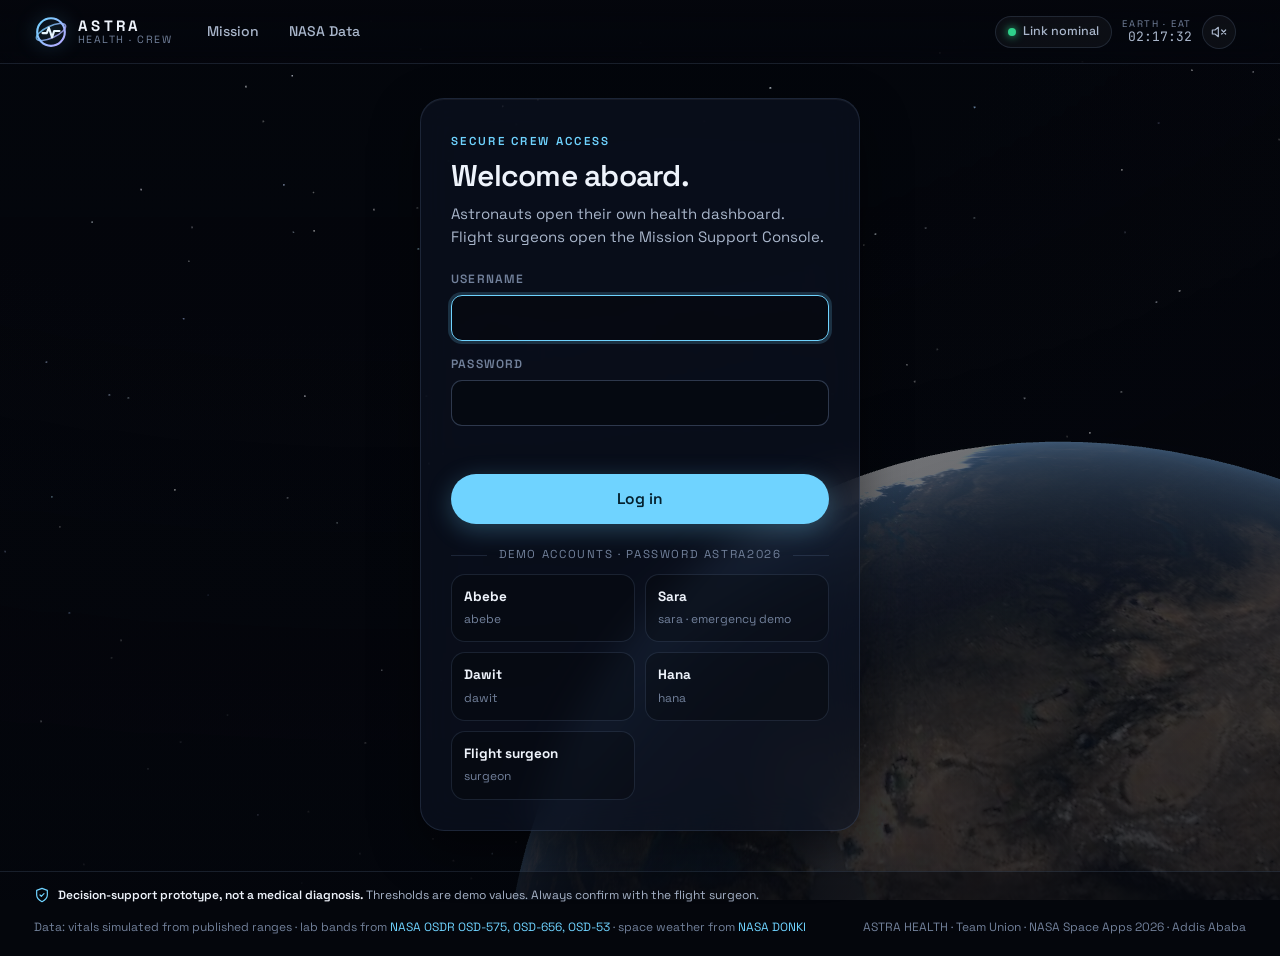
==== commit 65e95741: "Frontend: space weather panels, Immune risk card, NASA Data page, replay real event - Space weather " ====
--- a/frontend/checkin.html
+++ b/frontend/checkin.html
@@ -108,6 +108,7 @@
 </div>
 </main>
 <footer id="footer"></footer>
+<script src="js/nasa-reference.js"></script>
 <script src="js/rules.js"></script>
 <script src="js/scenarios.js"></script>
 <script src="js/mock-data.js"></script>
--- a/frontend/css/style.css
+++ b/frontend/css/style.css
@@ -576,3 +576,60 @@
   .sc-row { grid-template-columns: auto minmax(0, 1fr); }
   .sc-row .sc-seg, .sc-row .sc-sys { grid-column: 1 / -1; }
 }
+
+/* ---------- NASA data: space weather (DONKI), immune risk (OSDR), Science page ---------- */
+.sw-state { display: grid; grid-template-columns: auto 1fr; gap: 12px; align-items: start; padding: 12px 14px; border-radius: 14px; border: 1px solid color-mix(in srgb, var(--st) 45%, transparent); background: color-mix(in srgb, var(--st) 10%, rgba(0, 0, 0, .25)); margin-bottom: 12px; }
+.sw-state .b-ico { width: 36px; height: 36px; border-radius: 10px; display: grid; place-items: center; color: var(--st); background: color-mix(in srgb, var(--st) 18%, transparent); }
+.sw-state b { display: block; font-size: 15px; }
+.sw-state small { display: block; color: var(--text-2); font-size: 12.5px; margin: 2px 0 4px; }
+.sw-state a, .sw-list a, .sw-foot a, .sc-preview a, .study a, .foot-data a { color: var(--accent); text-decoration: none; }
+.sw-state a:hover, .sw-list a:hover, .sw-foot a:hover, .study a:hover, .foot-data a:hover { text-decoration: underline; }
+.sw-list { list-style: none; margin: 0; padding: 0; display: grid; gap: 6px; }
+.sw-body:not(.compact) .sw-list { grid-template-columns: repeat(auto-fill, minmax(320px, 1fr)); }
+.sw-ev { display: grid; grid-template-columns: 46px 1fr auto; gap: 10px; align-items: center; padding: 8px 10px; border-radius: 10px; background: rgba(0, 0, 0, .22); border: 1px solid var(--line); border-left: 3px solid var(--st); font-size: 13px; }
+.sw-ev small { display: block; color: var(--text-3); font-size: 11.5px; overflow: hidden; text-overflow: ellipsis; white-space: nowrap; }
+.sw-type { font: 600 11px/1 var(--mono); letter-spacing: .06em; color: var(--st, var(--text-2)); padding: 5px 0; text-align: center; border-radius: 6px; background: color-mix(in srgb, var(--st, var(--text-3)) 14%, transparent); }
+.sw-lvl { font-size: 11px; font-weight: 600; text-transform: uppercase; letter-spacing: .06em; color: var(--st, var(--text-3)); }
+.sw-foot { color: var(--text-3); font-size: 12px; margin-top: 10px; line-height: 1.55; }
+.sw-foot .tag { margin-right: 4px; }
+.sc-sw { display: grid; grid-template-columns: repeat(auto-fill, minmax(250px, 1fr)); gap: 8px; max-height: 300px; overflow: auto; padding-right: 4px; }
+.sc-ev { display: grid; grid-template-columns: 42px 1fr auto; gap: 9px; align-items: center; text-align: left; padding: 9px 10px; border-radius: 11px; border: 1px solid var(--line); border-left: 3px solid var(--st); background: rgba(0, 0, 0, .22); color: var(--text); font: inherit; font-size: 13px; cursor: pointer; transition: background .2s, border-color .2s; }
+.sc-ev:hover { background: color-mix(in srgb, var(--st) 8%, rgba(0, 0, 0, .22)); }
+.sc-ev.on { border-color: var(--st); background: color-mix(in srgb, var(--st) 16%, rgba(0, 0, 0, .3)); box-shadow: 0 0 0 1px var(--st); }
+.sc-ev small { display: block; color: var(--text-3); font-size: 11px; overflow: hidden; text-overflow: ellipsis; white-space: nowrap; }
+.sc-ev-main { min-width: 0; }
+.imm-wrap { display: grid; grid-template-columns: minmax(220px, 300px) 1fr; gap: 16px; align-items: start; }
+@media (max-width: 900px) { .imm-wrap { grid-template-columns: 1fr; } }
+.imm-sum { padding: 14px; border-radius: 14px; border: 1px solid color-mix(in srgb, var(--st) 45%, transparent); background: color-mix(in srgb, var(--st) 10%, rgba(0, 0, 0, .25)); }
+.imm-sum b { display: block; font-size: 26px; color: var(--st); letter-spacing: -.01em; }
+.imm-sum span { display: block; font-size: 13.5px; margin-bottom: 8px; }
+.imm-sum p { font-size: 12.5px; line-height: 1.5; }
+.imm-table td small { display: block; font-size: 11px; }
+.imm-table tr.st-red td:first-child, .imm-table tr.st-yellow td:first-child { box-shadow: inset 3px 0 0 var(--st); }
+.imm-genes { display: flex; flex-wrap: wrap; gap: 7px; align-items: center; margin-top: 12px; font-size: 12.5px; }
+.imm-genes .label { margin: 0 4px 0 0; }
+.gene-chip { padding: 3px 9px; border-radius: 999px; font: 500 12px var(--mono); border: 1px solid var(--line-strong); }
+.gene-chip.up { color: #ffb3a0; border-color: rgba(255, 140, 110, .4); }
+.gene-chip.down { color: #9fd4ff; border-color: rgba(111, 211, 255, .4); }
+.study-grid { display: grid; grid-template-columns: repeat(auto-fit, minmax(290px, 1fr)); gap: 14px; }
+.study { display: flex; flex-direction: column; gap: 8px; padding: 16px; border-radius: 14px; border: 1px solid var(--line); background: rgba(0, 0, 0, .22); }
+.study .btn { align-self: flex-start; margin-top: auto; }
+.study-id { font: 600 12px var(--mono); color: var(--accent); letter-spacing: .08em; }
+.study h3 { font-size: 15px; line-height: 1.35; }
+.study p { font-size: 13px; }
+.study-use { color: var(--text-2); }
+.study-files { margin: 0; padding-left: 18px; font-size: 12px; word-break: break-all; }
+.sci-table td small { display: block; font-size: 11px; }
+.sci-table td.st-green, .sci-table td.st-yellow, .sci-table td.st-red { color: var(--st); }
+.fc-bars { display: grid; gap: 7px; margin-bottom: 10px; }
+.fc-row { display: grid; grid-template-columns: minmax(120px, 210px) 1fr 70px; gap: 10px; align-items: center; font-size: 13px; }
+.fc-name { overflow: hidden; text-overflow: ellipsis; white-space: nowrap; }
+.fc-bar { height: 10px; border-radius: 6px; background: rgba(255, 255, 255, .05); overflow: hidden; }
+.fc-bar i { display: block; height: 100%; border-radius: 6px; }
+.fc-bar i.serum { background: linear-gradient(90deg, var(--s1), var(--accent)); }
+.fc-bar i.urine { background: linear-gradient(90deg, var(--s4), var(--warn)); }
+.fc-row b { text-align: right; font-size: 12.5px; }
+.sci-limits { margin: 0 0 10px; padding-left: 20px; color: var(--text-2); font-size: 14px; display: grid; gap: 6px; }
+.foot-data { color: var(--text-3); }
+.sw-ev > div { min-width: 0; }
+.sci-table td.num, .sci-table td:nth-child(2), .imm-table td.num { white-space: nowrap; }
